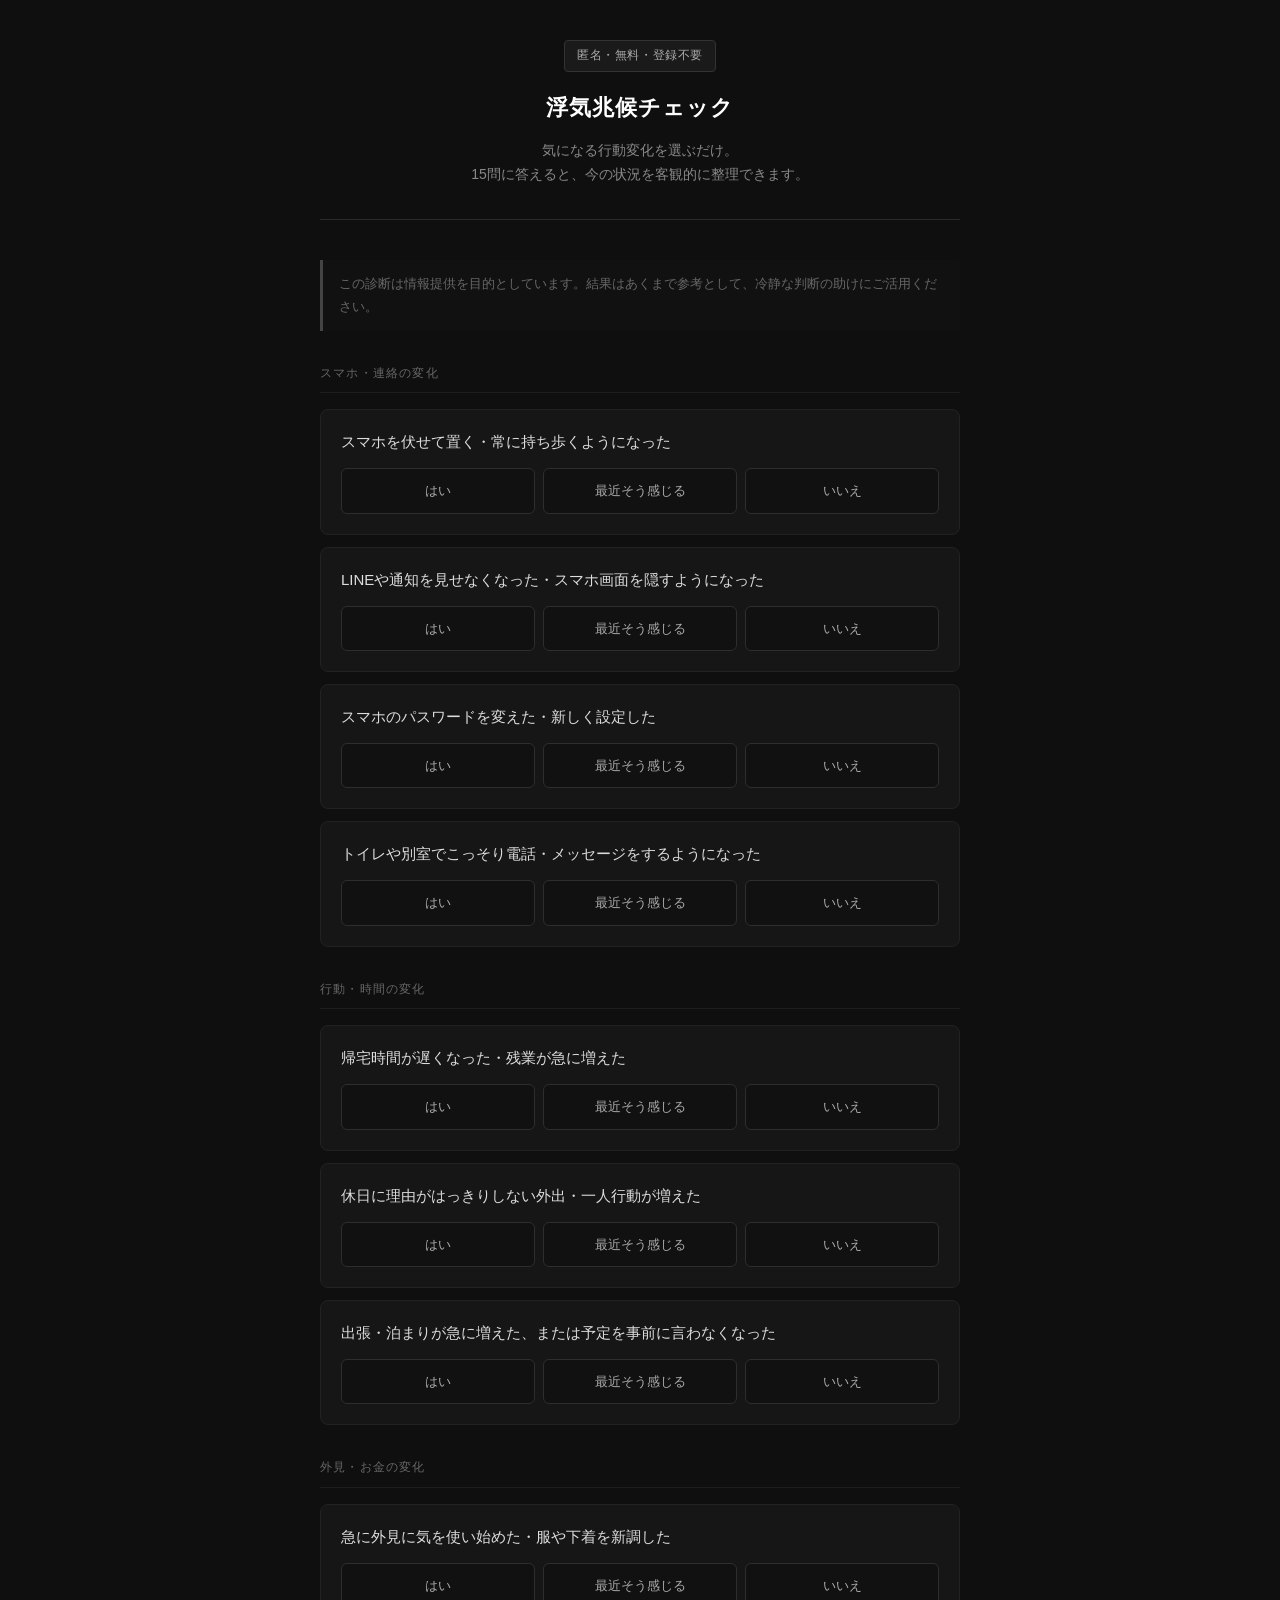
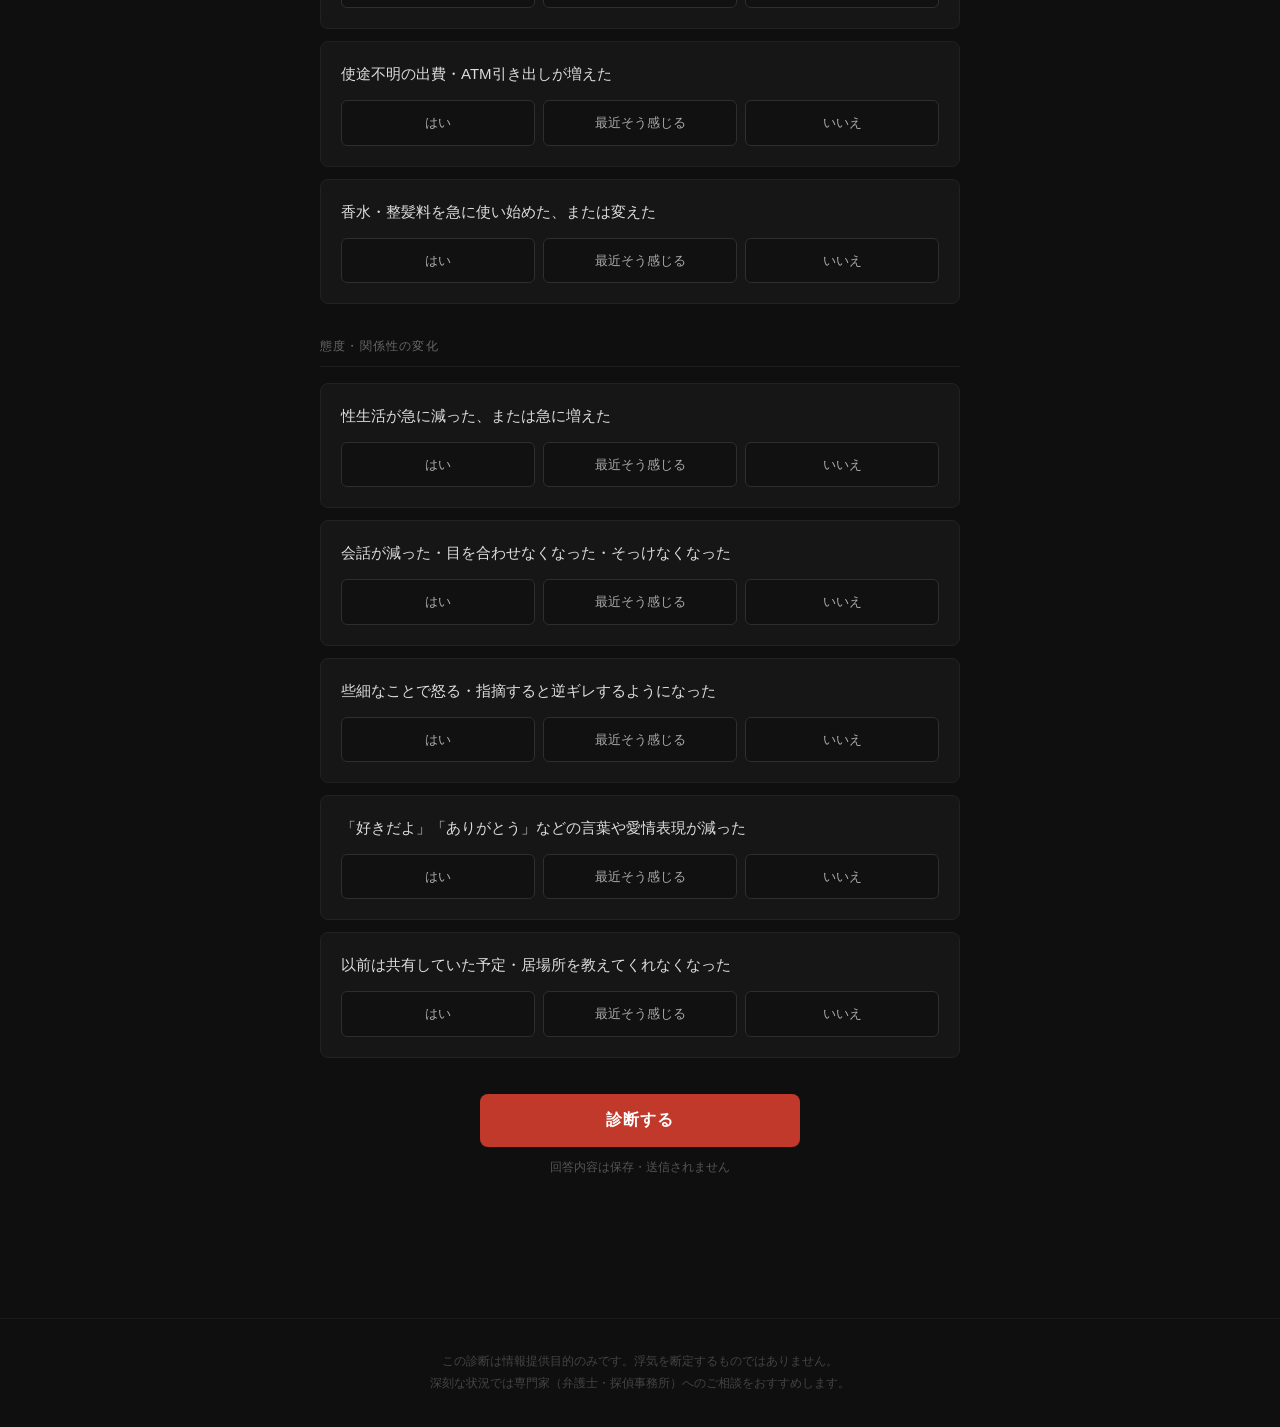
==== furin-check/index.html @ a9621cb7 "add furin-check" ====
<!DOCTYPE html>
<html lang="ja">
<head>
  <meta charset="UTF-8" />
  <meta name="viewport" content="width=device-width, initial-scale=1.0" />
  <title>浮気兆候チェック｜匿名・無料診断</title>
  <style>
    * { box-sizing: border-box; margin: 0; padding: 0; }

    body {
      background: #0f0f0f;
      color: #e8e8e8;
      font-family: 'Hiragino Kaku Gothic Pro', 'Meiryo', sans-serif;
      font-size: 16px;
      line-height: 1.8;
    }

    .container {
      max-width: 680px;
      margin: 0 auto;
      padding: 40px 20px 80px;
    }

    /* ヘッダー */
    .header {
      text-align: center;
      margin-bottom: 40px;
      padding-bottom: 32px;
      border-bottom: 1px solid #2a2a2a;
    }

    .header h1 {
      font-size: 22px;
      font-weight: 700;
      letter-spacing: 0.05em;
      margin-bottom: 12px;
      color: #ffffff;
    }

    .header p {
      font-size: 14px;
      color: #888;
      line-height: 1.7;
    }

    .badge {
      display: inline-block;
      background: #1a1a1a;
      border: 1px solid #333;
      border-radius: 4px;
      font-size: 12px;
      color: #aaa;
      padding: 4px 12px;
      margin-bottom: 16px;
      letter-spacing: 0.05em;
    }

    /* セクション */
    .section-title {
      font-size: 12px;
      letter-spacing: 0.1em;
      color: #666;
      text-transform: uppercase;
      margin: 32px 0 16px;
      padding-bottom: 8px;
      border-bottom: 1px solid #1e1e1e;
    }

    /* 質問カード */
    .question-card {
      background: #161616;
      border: 1px solid #222;
      border-radius: 8px;
      padding: 20px;
      margin-bottom: 12px;
    }

    .question-text {
      font-size: 15px;
      color: #ddd;
      margin-bottom: 14px;
      line-height: 1.6;
    }

    .options {
      display: flex;
      gap: 8px;
      flex-wrap: wrap;
    }

    .option-label {
      flex: 1;
      min-width: 80px;
      cursor: pointer;
    }

    .option-label input[type="radio"] {
      display: none;
    }

    .option-btn {
      display: block;
      text-align: center;
      padding: 10px 6px;
      border-radius: 6px;
      border: 1px solid #2e2e2e;
      background: #111;
      color: #aaa;
      font-size: 13px;
      transition: all 0.15s;
      cursor: pointer;
      user-select: none;
    }

    .option-label input[type="radio"]:checked + .option-btn {
      border-color: #c0392b;
      background: #1e0a09;
      color: #e74c3c;
      font-weight: 600;
    }

    .option-btn:hover {
      border-color: #444;
      color: #ccc;
    }

    /* 送信ボタン */
    .submit-wrap {
      margin-top: 36px;
      text-align: center;
    }

    .submit-btn {
      background: #c0392b;
      color: #fff;
      border: none;
      border-radius: 8px;
      padding: 16px 48px;
      font-size: 16px;
      font-weight: 700;
      letter-spacing: 0.05em;
      cursor: pointer;
      transition: background 0.2s;
      width: 100%;
      max-width: 320px;
    }

    .submit-btn:hover { background: #a93226; }

    .submit-note {
      font-size: 12px;
      color: #555;
      margin-top: 10px;
    }

    /* 結果エリア */
    #result {
      display: none;
      margin-top: 40px;
    }

    .result-header {
      text-align: center;
      padding: 32px 20px;
      background: #161616;
      border: 1px solid #2a2a2a;
      border-radius: 10px;
      margin-bottom: 24px;
    }

    .score-label {
      font-size: 12px;
      color: #888;
      letter-spacing: 0.1em;
      margin-bottom: 8px;
    }

    .score-number {
      font-size: 64px;
      font-weight: 700;
      line-height: 1;
      margin-bottom: 8px;
    }

    .score-number span {
      font-size: 20px;
      font-weight: 400;
      color: #888;
    }

    .score-title {
      font-size: 18px;
      font-weight: 700;
      margin-top: 16px;
    }

    /* スコア別カラー */
    .level-low .score-number { color: #27ae60; }
    .level-low .score-title { color: #27ae60; }
    .level-mid .score-number { color: #f39c12; }
    .level-mid .score-title { color: #f39c12; }
    .level-high .score-number { color: #e67e22; }
    .level-high .score-title { color: #e67e22; }
    .level-critical .score-number { color: #e74c3c; }
    .level-critical .score-title { color: #e74c3c; }

    /* 結果テキスト */
    .result-body {
      background: #161616;
      border: 1px solid #222;
      border-radius: 10px;
      padding: 24px;
      margin-bottom: 20px;
      font-size: 15px;
      color: #ccc;
      line-height: 1.9;
    }

    .result-body h3 {
      font-size: 13px;
      color: #888;
      letter-spacing: 0.08em;
      margin: 20px 0 10px;
    }

    .result-body ul {
      padding-left: 0;
      list-style: none;
    }

    .result-body ul li {
      padding: 6px 0 6px 16px;
      position: relative;
      color: #bbb;
      font-size: 14px;
      border-bottom: 1px solid #1e1e1e;
    }

    .result-body ul li::before {
      content: "▸";
      position: absolute;
      left: 0;
      color: #e74c3c;
    }

    /* 有料誘導 */
    .paid-teaser {
      background: #0d0d0d;
      border: 1px solid #c0392b;
      border-radius: 10px;
      padding: 24px;
      margin-top: 24px;
    }

    .paid-teaser h3 {
      font-size: 15px;
      font-weight: 700;
      color: #e74c3c;
      margin-bottom: 16px;
    }

    .paid-teaser ul {
      list-style: none;
      padding: 0;
      margin-bottom: 20px;
    }

    .paid-teaser ul li {
      font-size: 14px;
      color: #bbb;
      padding: 7px 0 7px 20px;
      position: relative;
      border-bottom: 1px solid #1a1a1a;
    }

    .paid-teaser ul li::before {
      content: "✓";
      position: absolute;
      left: 0;
      color: #e74c3c;
    }

    .paid-btn {
      display: block;
      text-align: center;
      background: #c0392b;
      color: #fff;
      text-decoration: none;
      border-radius: 8px;
      padding: 14px;
      font-size: 15px;
      font-weight: 700;
      letter-spacing: 0.03em;
      transition: background 0.2s;
    }

    .paid-btn:hover { background: #a93226; }

    .paid-price {
      font-size: 11px;
      color: #666;
      text-align: center;
      margin-top: 10px;
    }

    /* リセット */
    .reset-btn {
      display: block;
      text-align: center;
      margin-top: 24px;
      color: #555;
      font-size: 13px;
      cursor: pointer;
      background: none;
      border: none;
      text-decoration: underline;
    }

    .reset-btn:hover { color: #888; }

    /* フッター */
    footer {
      text-align: center;
      padding: 32px 20px;
      font-size: 12px;
      color: #444;
      border-top: 1px solid #1a1a1a;
      margin-top: 60px;
    }

    .warning-box {
      background: #111;
      border-left: 3px solid #444;
      padding: 12px 16px;
      font-size: 13px;
      color: #666;
      margin-bottom: 32px;
      border-radius: 0 4px 4px 0;
    }
  </style>
</head>
<body>
<div class="container">

  <div class="header">
    <div class="badge">匿名・無料・登録不要</div>
    <h1>浮気兆候チェック</h1>
    <p>気になる行動変化を選ぶだけ。<br>15問に答えると、今の状況を客観的に整理できます。</p>
  </div>

  <div class="warning-box">
    この診断は情報提供を目的としています。結果はあくまで参考として、冷静な判断の助けにご活用ください。
  </div>

  <form id="check-form">

    <div class="section-title">スマホ・連絡の変化</div>

    <div class="question-card">
      <div class="question-text">スマホを伏せて置く・常に持ち歩くようになった</div>
      <div class="options">
        <label class="option-label"><input type="radio" name="q1" value="10" required><span class="option-btn">はい</span></label>
        <label class="option-label"><input type="radio" name="q1" value="5"><span class="option-btn">最近そう感じる</span></label>
        <label class="option-label"><input type="radio" name="q1" value="0"><span class="option-btn">いいえ</span></label>
      </div>
    </div>

    <div class="question-card">
      <div class="question-text">LINEや通知を見せなくなった・スマホ画面を隠すようになった</div>
      <div class="options">
        <label class="option-label"><input type="radio" name="q2" value="10" required><span class="option-btn">はい</span></label>
        <label class="option-label"><input type="radio" name="q2" value="5"><span class="option-btn">最近そう感じる</span></label>
        <label class="option-label"><input type="radio" name="q2" value="0"><span class="option-btn">いいえ</span></label>
      </div>
    </div>

    <div class="question-card">
      <div class="question-text">スマホのパスワードを変えた・新しく設定した</div>
      <div class="options">
        <label class="option-label"><input type="radio" name="q3" value="8" required><span class="option-btn">はい</span></label>
        <label class="option-label"><input type="radio" name="q3" value="4"><span class="option-btn">最近そう感じる</span></label>
        <label class="option-label"><input type="radio" name="q3" value="0"><span class="option-btn">いいえ</span></label>
      </div>
    </div>

    <div class="question-card">
      <div class="question-text">トイレや別室でこっそり電話・メッセージをするようになった</div>
      <div class="options">
        <label class="option-label"><input type="radio" name="q4" value="8" required><span class="option-btn">はい</span></label>
        <label class="option-label"><input type="radio" name="q4" value="4"><span class="option-btn">最近そう感じる</span></label>
        <label class="option-label"><input type="radio" name="q4" value="0"><span class="option-btn">いいえ</span></label>
      </div>
    </div>

    <div class="section-title">行動・時間の変化</div>

    <div class="question-card">
      <div class="question-text">帰宅時間が遅くなった・残業が急に増えた</div>
      <div class="options">
        <label class="option-label"><input type="radio" name="q5" value="8" required><span class="option-btn">はい</span></label>
        <label class="option-label"><input type="radio" name="q5" value="4"><span class="option-btn">最近そう感じる</span></label>
        <label class="option-label"><input type="radio" name="q5" value="0"><span class="option-btn">いいえ</span></label>
      </div>
    </div>

    <div class="question-card">
      <div class="question-text">休日に理由がはっきりしない外出・一人行動が増えた</div>
      <div class="options">
        <label class="option-label"><input type="radio" name="q6" value="10" required><span class="option-btn">はい</span></label>
        <label class="option-label"><input type="radio" name="q6" value="5"><span class="option-btn">最近そう感じる</span></label>
        <label class="option-label"><input type="radio" name="q6" value="0"><span class="option-btn">いいえ</span></label>
      </div>
    </div>

    <div class="question-card">
      <div class="question-text">出張・泊まりが急に増えた、または予定を事前に言わなくなった</div>
      <div class="options">
        <label class="option-label"><input type="radio" name="q7" value="8" required><span class="option-btn">はい</span></label>
        <label class="option-label"><input type="radio" name="q7" value="4"><span class="option-btn">最近そう感じる</span></label>
        <label class="option-label"><input type="radio" name="q7" value="0"><span class="option-btn">いいえ</span></label>
      </div>
    </div>

    <div class="section-title">外見・お金の変化</div>

    <div class="question-card">
      <div class="question-text">急に外見に気を使い始めた・服や下着を新調した</div>
      <div class="options">
        <label class="option-label"><input type="radio" name="q8" value="6" required><span class="option-btn">はい</span></label>
        <label class="option-label"><input type="radio" name="q8" value="3"><span class="option-btn">最近そう感じる</span></label>
        <label class="option-label"><input type="radio" name="q8" value="0"><span class="option-btn">いいえ</span></label>
      </div>
    </div>

    <div class="question-card">
      <div class="question-text">使途不明の出費・ATM引き出しが増えた</div>
      <div class="options">
        <label class="option-label"><input type="radio" name="q9" value="6" required><span class="option-btn">はい</span></label>
        <label class="option-label"><input type="radio" name="q9" value="3"><span class="option-btn">最近そう感じる</span></label>
        <label class="option-label"><input type="radio" name="q9" value="0"><span class="option-btn">いいえ</span></label>
      </div>
    </div>

    <div class="question-card">
      <div class="question-text">香水・整髪料を急に使い始めた、または変えた</div>
      <div class="options">
        <label class="option-label"><input type="radio" name="q10" value="5" required><span class="option-btn">はい</span></label>
        <label class="option-label"><input type="radio" name="q10" value="2"><span class="option-btn">最近そう感じる</span></label>
        <label class="option-label"><input type="radio" name="q10" value="0"><span class="option-btn">いいえ</span></label>
      </div>
    </div>

    <div class="section-title">態度・関係性の変化</div>

    <div class="question-card">
      <div class="question-text">性生活が急に減った、または急に増えた</div>
      <div class="options">
        <label class="option-label"><input type="radio" name="q11" value="6" required><span class="option-btn">はい</span></label>
        <label class="option-label"><input type="radio" name="q11" value="3"><span class="option-btn">最近そう感じる</span></label>
        <label class="option-label"><input type="radio" name="q11" value="0"><span class="option-btn">いいえ</span></label>
      </div>
    </div>

    <div class="question-card">
      <div class="question-text">会話が減った・目を合わせなくなった・そっけなくなった</div>
      <div class="options">
        <label class="option-label"><input type="radio" name="q12" value="4" required><span class="option-btn">はい</span></label>
        <label class="option-label"><input type="radio" name="q12" value="2"><span class="option-btn">最近そう感じる</span></label>
        <label class="option-label"><input type="radio" name="q12" value="0"><span class="option-btn">いいえ</span></label>
      </div>
    </div>

    <div class="question-card">
      <div class="question-text">些細なことで怒る・指摘すると逆ギレするようになった</div>
      <div class="options">
        <label class="option-label"><input type="radio" name="q13" value="5" required><span class="option-btn">はい</span></label>
        <label class="option-label"><input type="radio" name="q13" value="2"><span class="option-btn">最近そう感じる</span></label>
        <label class="option-label"><input type="radio" name="q13" value="0"><span class="option-btn">いいえ</span></label>
      </div>
    </div>

    <div class="question-card">
      <div class="question-text">「好きだよ」「ありがとう」などの言葉や愛情表現が減った</div>
      <div class="options">
        <label class="option-label"><input type="radio" name="q14" value="4" required><span class="option-btn">はい</span></label>
        <label class="option-label"><input type="radio" name="q14" value="2"><span class="option-btn">最近そう感じる</span></label>
        <label class="option-label"><input type="radio" name="q14" value="0"><span class="option-btn">いいえ</span></label>
      </div>
    </div>

    <div class="question-card">
      <div class="question-text">以前は共有していた予定・居場所を教えてくれなくなった</div>
      <div class="options">
        <label class="option-label"><input type="radio" name="q15" value="6" required><span class="option-btn">はい</span></label>
        <label class="option-label"><input type="radio" name="q15" value="3"><span class="option-btn">最近そう感じる</span></label>
        <label class="option-label"><input type="radio" name="q15" value="0"><span class="option-btn">いいえ</span></label>
      </div>
    </div>

    <div class="submit-wrap">
      <button type="submit" class="submit-btn">診断する</button>
      <p class="submit-note">回答内容は保存・送信されません</p>
    </div>

  </form>

  <!-- 結果エリア -->
  <div id="result">
    <div class="result-header" id="result-header">
      <div class="score-label">SUSPICION SCORE</div>
      <div class="score-number" id="score-display">0<span>点</span></div>
      <div class="score-title" id="score-title"></div>
    </div>

    <div class="result-body" id="result-body"></div>

    <div class="paid-teaser" id="paid-section">
      <h3>▼ 詳細レポートで確認できること</h3>
      <ul>
        <li>今回の回答で特に気になった兆候の詳細解説</li>
        <li>違法にならない証拠の集め方リスト</li>
        <li>さりげなく事実確認する方法（相手に気づかれずに）</li>
        <li>問いただすときの具体的なセリフ例</li>
        <li>探偵に頼むべきタイミングと費用相場</li>
        <li>慰謝料・離婚を見据えた準備の始め方</li>
      </ul>
      <a href="#" class="paid-btn">詳細レポートを見る（980円）</a>
      <p class="paid-price">※ noteにて販売。購入後すぐに読めます。</p>
    </div>

    <button class="reset-btn" onclick="resetForm()">最初からやり直す</button>
  </div>

</div>

<footer>
  この診断は情報提供目的のみです。浮気を断定するものではありません。<br>
  深刻な状況では専門家（弁護士・探偵事務所）へのご相談をおすすめします。
</footer>

<script>
  const MAX_RAW = 104;

  const levels = [
    {
      min: 0, max: 30,
      cls: 'level-low',
      title: '今すぐ心配しなくていいかもしれません',
      body: `
        <p>今回の回答からは、浮気を強く示す兆候は見当たりませんでした。</p>
        <p>ただ、診断を受けるほど不安を感じているのは事実です。その感覚を大切にしつつ、今は冷静に状況を見守ることをおすすめします。</p>

        <h3>考えられる別の原因</h3>
        <ul>
          <li>仕事・プロジェクトのプレッシャーによるストレス</li>
          <li>体調不良や精神的な疲れ</li>
          <li>関係のマンネリ（慣れによるすれ違い）</li>
          <li>あなた自身の不安が行動を過剰に読み取っている可能性</li>
        </ul>

        <h3>今できること（無料）</h3>
        <ul>
          <li>「最近どう？」という軽い会話から歩み寄ってみる</li>
          <li>自分が何に対して不安を感じているかを紙に書き出してみる</li>
          <li>問い詰めるより、一緒に過ごす時間を増やすことを試みる</li>
        </ul>
      `
    },
    {
      min: 31, max: 60,
      cls: 'level-mid',
      title: 'いくつか注意すべき兆候があります',
      body: `
        <p>すべての変化が浮気を意味するわけではありませんが、複数の行動変化が重なっているのは事実です。</p>
        <p>感情的に動く前に、まず状況を冷静に整理することが重要です。</p>

        <h3>今すぐできる確認（無料範囲）</h3>
        <ul>
          <li>相手のSNSのフォロー・フォロワーに見知らぬ異性が増えていないか確認する</li>
          <li>帰宅時間や外出頻度の変化に、具体的なパターンがないか記録する</li>
          <li>クレジットカードの明細に見覚えのない店名・金額がないか確認する</li>
        </ul>

        <h3>やってはいけないこと</h3>
        <ul>
          <li>確証もなく「浮気してるんでしょ」と問い詰める（関係が悪化するだけ）</li>
          <li>相手のスマホを無断で解除・覗こうとする（プライバシー侵害になる場合あり）</li>
          <li>一人で抱え込んで感情的に消耗し続ける</li>
        </ul>

        <p style="margin-top:16px; color:#888; font-size:14px;">
          証拠の集め方・話し合いの進め方は詳細レポートで確認できます。
        </p>
      `
    },
    {
      min: 61, max: 80,
      cls: 'level-high',
      title: '複数の強い兆候が重なっています',
      body: `
        <p>今回の回答には、浮気の可能性を示す行動変化が複数含まれていました。</p>
        <p>感情的になるのは当然ですが、今は冷静に「事実を確認すること」が最優先です。動き方を間違えると、後の法的手続きに不利になる可能性があります。</p>

        <h3>今すぐすべきこと</h3>
        <ul>
          <li>気になった変化を日付・内容とともにメモに記録し始める</li>
          <li>感情的な言動を相手に見せないようにする（警戒される）</li>
          <li>信頼できる人間に状況を話しておく（証人として重要な場合がある）</li>
        </ul>

        <h3>やってはいけないこと</h3>
        <ul>
          <li>感情的に問い詰めて証拠隠滅のきっかけを与える</li>
          <li>GPSトラッカーの無断設置・スマホの無断解錠（違法になる可能性）</li>
          <li>SNSで状況を投稿・拡散する</li>
        </ul>

        <p style="margin-top:16px; color:#888; font-size:14px;">
          法的に有効な証拠の集め方・探偵依頼の判断基準は詳細レポートに記載しています。
        </p>
      `
    },
    {
      min: 81, max: 100,
      cls: 'level-critical',
      title: '深刻な可能性を否定できません',
      body: `
        <p>これだけ多くの行動変化が重なっている状況は、軽く見ることができません。</p>
        <p>今あなたが感じている「おかしい」という感覚は、おそらく正しいです。ただし、感情のまま動くと状況が悪化します。今必要なのは「証拠を確保すること」と「選択肢を把握すること」の2つです。</p>

        <h3>今すぐすべきこと</h3>
        <ul>
          <li>すべての変化を日時・場所・状況つきで記録し始める（証拠の土台になる）</li>
          <li>共有の財産・口座の状況を把握しておく</li>
          <li>冷静な状態を保ち、相手に気づかれないよう日常通りに過ごす</li>
        </ul>

        <h3>知っておくべきこと</h3>
        <ul>
          <li>慰謝料請求には「不貞行為の証拠」が必要（感情論だけでは動かない）</li>
          <li>無断でのGPS・録音は違法になるケースがある</li>
          <li>探偵の調査費用は5〜30万円が目安。証拠の証明力は高い</li>
        </ul>

        <p style="margin-top:16px; color:#888; font-size:14px;">
          法的に有効な証拠収集の手順・弁護士・探偵に相談すべきタイミングは詳細レポートで確認できます。
        </p>
      `
    }
  ];

  document.getElementById('check-form').addEventListener('submit', function(e) {
    e.preventDefault();

    // スコア集計
    let raw = 0;
    for (let i = 1; i <= 15; i++) {
      const selected = document.querySelector(`input[name="q${i}"]:checked`);
      if (selected) raw += parseInt(selected.value);
    }

    // 100点満点に換算
    const score = Math.round((raw / MAX_RAW) * 100);

    // レベル判定
    const level = levels.find(l => score >= l.min && score <= l.max) || levels[levels.length - 1];

    // 結果表示
    const resultEl = document.getElementById('result');
    const headerEl = document.getElementById('result-header');
    const scoreEl = document.getElementById('score-display');
    const titleEl = document.getElementById('score-title');
    const bodyEl = document.getElementById('result-body');

    headerEl.className = 'result-header ' + level.cls;
    scoreEl.innerHTML = score + '<span>点</span>';
    titleEl.textContent = level.title;
    bodyEl.innerHTML = level.body;

    // 低スコアは有料セクションを非表示
    const paidEl = document.getElementById('paid-section');
    paidEl.style.display = score <= 30 ? 'none' : 'block';

    // フォームを隠して結果を表示
    document.getElementById('check-form').style.display = 'none';
    resultEl.style.display = 'block';
    resultEl.scrollIntoView({ behavior: 'smooth' });
  });

  function resetForm() {
    document.getElementById('check-form').reset();
    document.getElementById('check-form').style.display = 'block';
    document.getElementById('result').style.display = 'none';
    window.scrollTo({ top: 0, behavior: 'smooth' });
  }
</script>
</body>
</html>
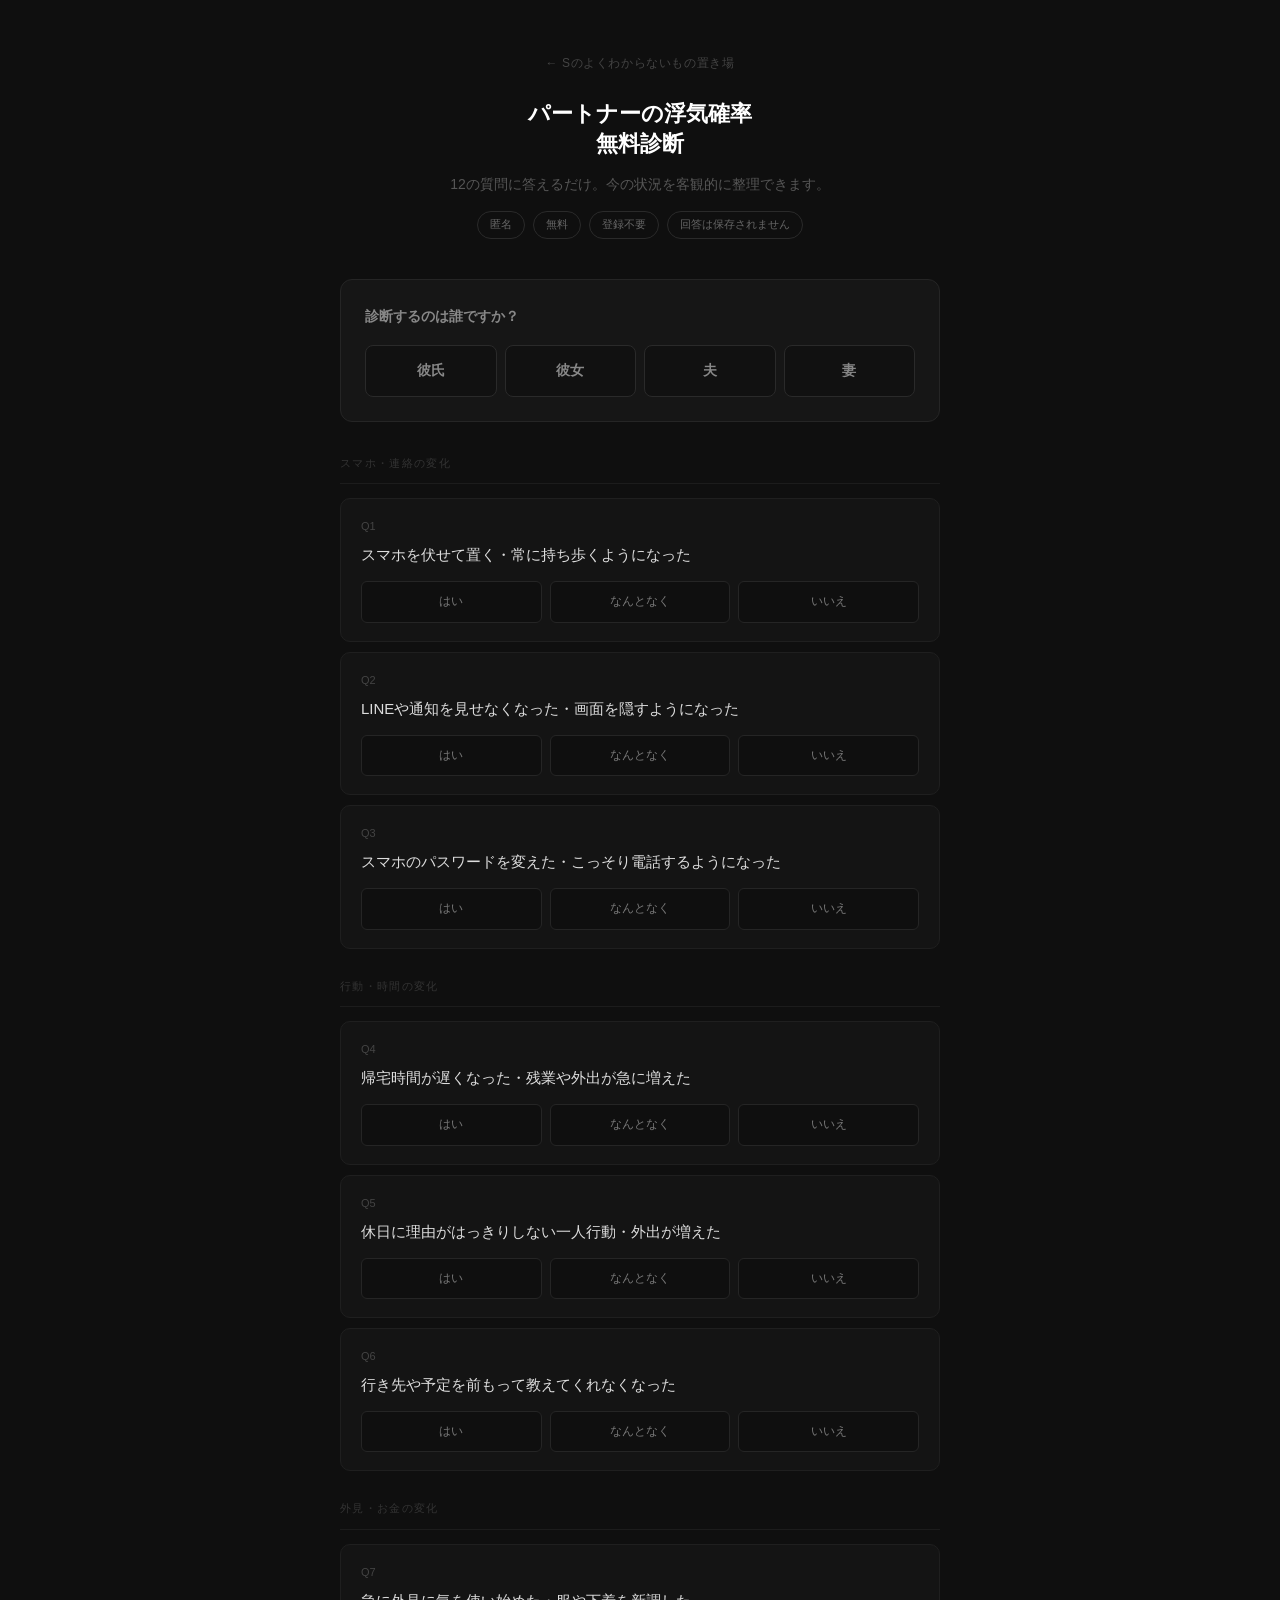
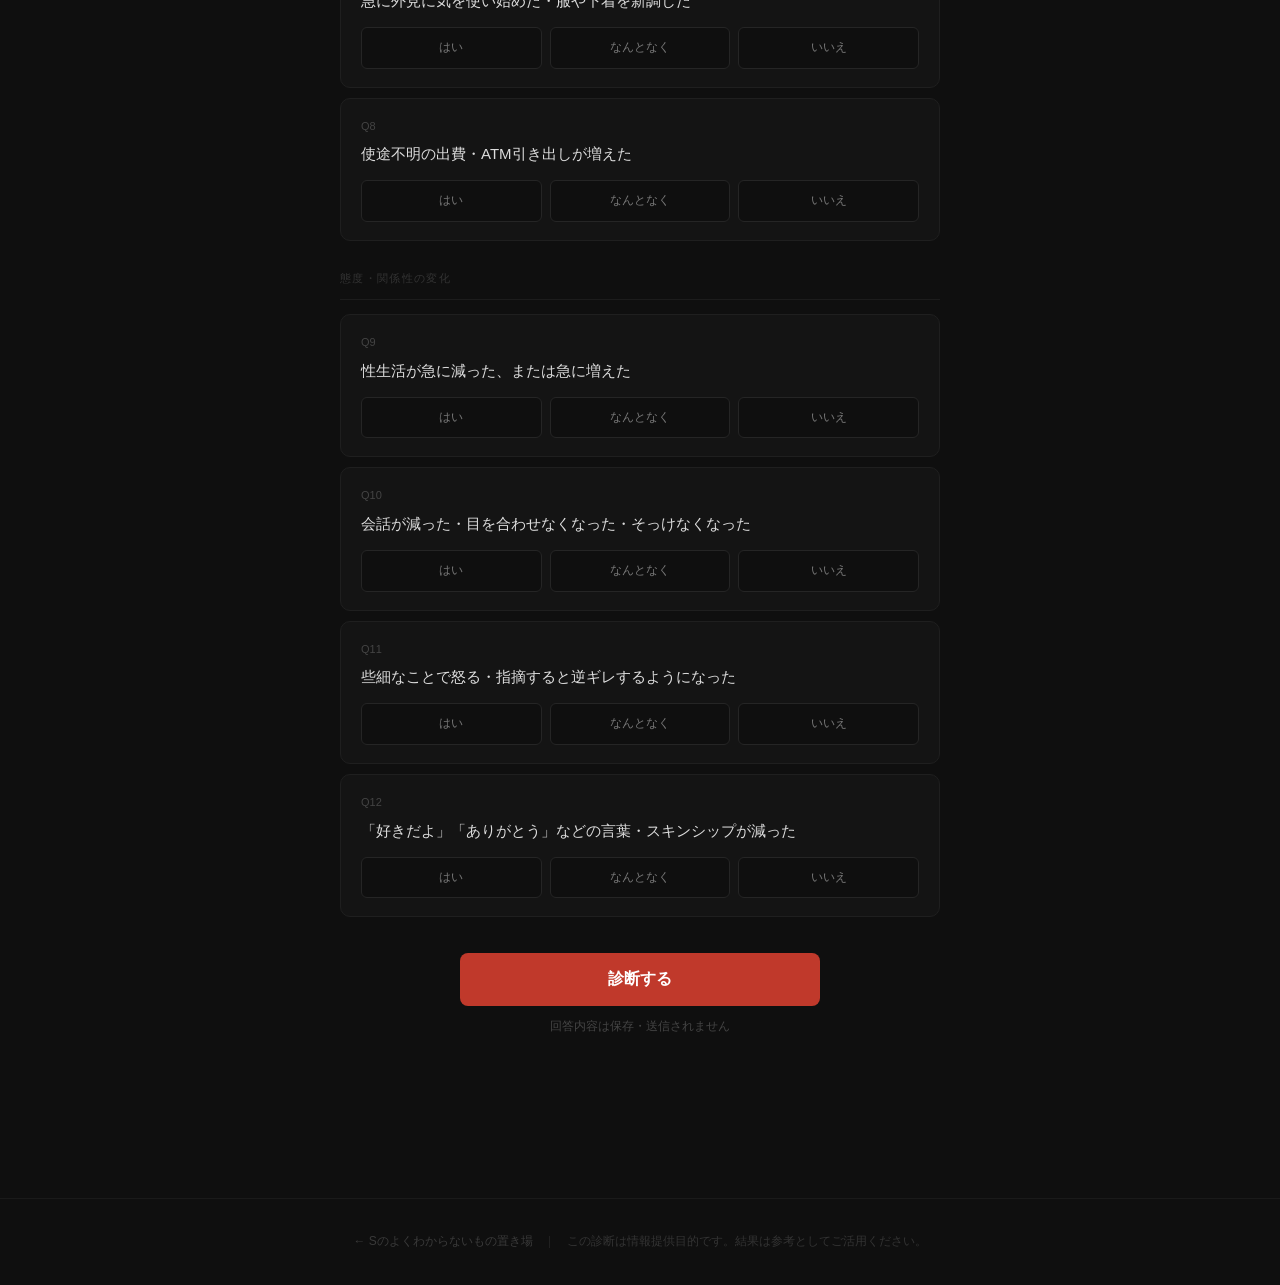
==== commit 070ba87b: "redesign furin-check: partner select, % display, X share button" ====
--- a/furin-check/index.html
+++ b/furin-check/index.html
@@ -3,282 +3,310 @@
 <head>
   <meta charset="UTF-8" />
   <meta name="viewport" content="width=device-width, initial-scale=1.0" />
-  <title>浮気兆候チェック｜匿名・無料診断</title>
+  <title>浮気診断｜彼氏・彼女・旦那・奥さんが浮気している確率を無料チェック</title>
+  <meta name="description" content="12の質問に答えるだけで、パートナーが浮気している確率を診断。彼氏・彼女・旦那・奥さん、すべての関係に対応。匿名・無料・登録不要。" />
+  <meta property="og:title" content="浮気診断｜パートナーの浮気確率を無料チェック" />
+  <meta property="og:description" content="12の質問に答えるだけ。彼氏・彼女・旦那・奥さん、すべての関係に対応。匿名・無料。" />
+  <meta property="og:type" content="website" />
+  <meta name="twitter:card" content="summary" />
+  <meta name="twitter:title" content="浮気診断｜パートナーの浮気確率を無料チェック" />
+  <meta name="twitter:description" content="12の質問に答えるだけ。彼氏・彼女・旦那・奥さん、すべての関係に対応。匿名・無料。" />
   <style>
     * { box-sizing: border-box; margin: 0; padding: 0; }
 
     body {
       background: #0f0f0f;
-      color: #e8e8e8;
+      color: #d8d8d8;
       font-family: 'Hiragino Kaku Gothic Pro', 'Meiryo', sans-serif;
       font-size: 16px;
       line-height: 1.8;
     }
 
     .container {
-      max-width: 680px;
+      max-width: 640px;
       margin: 0 auto;
-      padding: 40px 20px 80px;
-    }
-
-    /* ヘッダー */
-    .header {
+      padding: 48px 20px 100px;
+    }
+
+    header {
       text-align: center;
       margin-bottom: 40px;
-      padding-bottom: 32px;
-      border-bottom: 1px solid #2a2a2a;
-    }
-
-    .header h1 {
+    }
+
+    .site-back {
+      display: inline-block;
+      font-size: 12px;
+      color: #444;
+      text-decoration: none;
+      margin-bottom: 24px;
+      letter-spacing: 0.05em;
+    }
+    .site-back:hover { color: #777; }
+
+    header h1 {
       font-size: 22px;
       font-weight: 700;
-      letter-spacing: 0.05em;
+      color: #fff;
+      line-height: 1.4;
       margin-bottom: 12px;
-      color: #ffffff;
-    }
-
-    .header p {
+    }
+
+    header p { font-size: 14px; color: #555; }
+
+    .badge-row {
+      display: flex;
+      justify-content: center;
+      gap: 8px;
+      margin-top: 14px;
+      flex-wrap: wrap;
+    }
+
+    .badge {
+      font-size: 11px;
+      color: #666;
+      border: 1px solid #2a2a2a;
+      border-radius: 20px;
+      padding: 3px 12px;
+    }
+
+    .partner-select {
+      background: #161616;
+      border: 1px solid #252525;
+      border-radius: 12px;
+      padding: 24px;
+      margin-bottom: 32px;
+    }
+
+    .partner-select h2 {
       font-size: 14px;
       color: #888;
-      line-height: 1.7;
-    }
-
-    .badge {
-      display: inline-block;
-      background: #1a1a1a;
-      border: 1px solid #333;
-      border-radius: 4px;
-      font-size: 12px;
-      color: #aaa;
-      padding: 4px 12px;
       margin-bottom: 16px;
-      letter-spacing: 0.05em;
-    }
-
-    /* セクション */
-    .section-title {
-      font-size: 12px;
-      letter-spacing: 0.1em;
-      color: #666;
-      text-transform: uppercase;
-      margin: 32px 0 16px;
-      padding-bottom: 8px;
-      border-bottom: 1px solid #1e1e1e;
-    }
-
-    /* 質問カード */
-    .question-card {
-      background: #161616;
-      border: 1px solid #222;
-      border-radius: 8px;
-      padding: 20px;
-      margin-bottom: 12px;
-    }
-
-    .question-text {
-      font-size: 15px;
-      color: #ddd;
-      margin-bottom: 14px;
-      line-height: 1.6;
-    }
-
-    .options {
-      display: flex;
+    }
+
+    .partner-grid {
+      display: grid;
+      grid-template-columns: repeat(4, 1fr);
       gap: 8px;
-      flex-wrap: wrap;
-    }
-
-    .option-label {
-      flex: 1;
-      min-width: 80px;
-      cursor: pointer;
-    }
-
-    .option-label input[type="radio"] {
-      display: none;
-    }
-
-    .option-btn {
+    }
+
+    .partner-label { cursor: pointer; }
+    .partner-label input[type="radio"] { display: none; }
+
+    .partner-btn {
       display: block;
       text-align: center;
-      padding: 10px 6px;
-      border-radius: 6px;
-      border: 1px solid #2e2e2e;
+      padding: 12px 6px;
+      border-radius: 8px;
+      border: 1px solid #2a2a2a;
       background: #111;
-      color: #aaa;
-      font-size: 13px;
+      color: #888;
+      font-size: 14px;
+      font-weight: 600;
       transition: all 0.15s;
       cursor: pointer;
-      user-select: none;
-    }
-
-    .option-label input[type="radio"]:checked + .option-btn {
+    }
+
+    .partner-label input[type="radio"]:checked + .partner-btn {
+      border-color: #e74c3c;
+      background: #1e0808;
+      color: #e74c3c;
+    }
+
+    .partner-btn:hover { border-color: #3a3a3a; color: #bbb; }
+
+    .section-label {
+      font-size: 11px;
+      letter-spacing: 0.12em;
+      color: #333;
+      text-transform: uppercase;
+      padding-bottom: 10px;
+      border-bottom: 1px solid #1c1c1c;
+      margin: 28px 0 14px;
+    }
+
+    .q-card {
+      background: #141414;
+      border: 1px solid #1f1f1f;
+      border-radius: 10px;
+      padding: 18px 20px;
+      margin-bottom: 10px;
+    }
+
+    .q-num { font-size: 11px; color: #444; margin-bottom: 6px; }
+    .q-text { font-size: 15px; color: #ddd; margin-bottom: 14px; line-height: 1.6; }
+
+    .q-options { display: flex; gap: 8px; }
+    .q-label { flex: 1; cursor: pointer; }
+    .q-label input[type="radio"] { display: none; }
+
+    .q-btn {
+      display: block;
+      text-align: center;
+      padding: 9px 4px;
+      border-radius: 6px;
+      border: 1px solid #252525;
+      background: #0f0f0f;
+      color: #777;
+      font-size: 12px;
+      transition: all 0.15s;
+      cursor: pointer;
+    }
+
+    .q-label input[type="radio"]:checked + .q-btn {
       border-color: #c0392b;
-      background: #1e0a09;
+      background: #1e0808;
       color: #e74c3c;
       font-weight: 600;
     }
 
-    .option-btn:hover {
-      border-color: #444;
-      color: #ccc;
-    }
-
-    /* 送信ボタン */
-    .submit-wrap {
-      margin-top: 36px;
-      text-align: center;
-    }
+    .q-btn:hover { border-color: #333; color: #bbb; }
+
+    .submit-wrap { margin-top: 36px; text-align: center; }
 
     .submit-btn {
       background: #c0392b;
       color: #fff;
       border: none;
       border-radius: 8px;
-      padding: 16px 48px;
+      padding: 16px 0;
       font-size: 16px;
       font-weight: 700;
-      letter-spacing: 0.05em;
       cursor: pointer;
+      width: 100%;
+      max-width: 360px;
       transition: background 0.2s;
-      width: 100%;
-      max-width: 320px;
     }
 
     .submit-btn:hover { background: #a93226; }
-
-    .submit-note {
-      font-size: 12px;
-      color: #555;
-      margin-top: 10px;
-    }
-
-    /* 結果エリア */
-    #result {
-      display: none;
-      margin-top: 40px;
-    }
-
-    .result-header {
+    .submit-note { font-size: 12px; color: #444; margin-top: 10px; }
+
+    #result { display: none; margin-top: 40px; }
+
+    .result-hero {
       text-align: center;
-      padding: 32px 20px;
-      background: #161616;
-      border: 1px solid #2a2a2a;
-      border-radius: 10px;
-      margin-bottom: 24px;
-    }
-
-    .score-label {
-      font-size: 12px;
-      color: #888;
-      letter-spacing: 0.1em;
-      margin-bottom: 8px;
-    }
-
-    .score-number {
-      font-size: 64px;
+      padding: 40px 24px 32px;
+      background: #141414;
+      border: 1px solid #222;
+      border-radius: 12px;
+      margin-bottom: 20px;
+    }
+
+    .result-partner-label { font-size: 13px; color: #666; margin-bottom: 6px; }
+
+    .result-percent {
+      font-size: 80px;
       font-weight: 700;
       line-height: 1;
-      margin-bottom: 8px;
-    }
-
-    .score-number span {
-      font-size: 20px;
-      font-weight: 400;
-      color: #888;
-    }
-
-    .score-title {
+      margin-bottom: 4px;
+    }
+
+    .result-percent span { font-size: 28px; font-weight: 400; }
+
+    .result-title {
       font-size: 18px;
       font-weight: 700;
       margin-top: 16px;
-    }
-
-    /* スコア別カラー */
-    .level-low .score-number { color: #27ae60; }
-    .level-low .score-title { color: #27ae60; }
-    .level-mid .score-number { color: #f39c12; }
-    .level-mid .score-title { color: #f39c12; }
-    .level-high .score-number { color: #e67e22; }
-    .level-high .score-title { color: #e67e22; }
-    .level-critical .score-number { color: #e74c3c; }
-    .level-critical .score-title { color: #e74c3c; }
-
-    /* 結果テキスト */
+      line-height: 1.5;
+    }
+
+    .level-safe .result-percent { color: #2ecc71; }
+    .level-safe .result-title { color: #2ecc71; }
+    .level-gray .result-percent { color: #95a5a6; }
+    .level-gray .result-title { color: #95a5a6; }
+    .level-warn .result-percent { color: #f39c12; }
+    .level-warn .result-title { color: #f39c12; }
+    .level-danger .result-percent { color: #e67e22; }
+    .level-danger .result-title { color: #e67e22; }
+    .level-critical .result-percent { color: #e74c3c; }
+    .level-critical .result-title { color: #e74c3c; }
+
     .result-body {
-      background: #161616;
-      border: 1px solid #222;
+      background: #141414;
+      border: 1px solid #1f1f1f;
       border-radius: 10px;
       padding: 24px;
-      margin-bottom: 20px;
+      margin-bottom: 16px;
       font-size: 15px;
-      color: #ccc;
+      color: #bbb;
       line-height: 1.9;
     }
 
+    .result-body p + p { margin-top: 14px; }
+
     .result-body h3 {
-      font-size: 13px;
-      color: #888;
-      letter-spacing: 0.08em;
+      font-size: 12px;
+      color: #555;
+      letter-spacing: 0.1em;
       margin: 20px 0 10px;
-    }
-
-    .result-body ul {
-      padding-left: 0;
-      list-style: none;
-    }
+      text-transform: uppercase;
+    }
+
+    .result-body ul { list-style: none; padding: 0; }
 
     .result-body ul li {
-      padding: 6px 0 6px 16px;
+      padding: 7px 0 7px 16px;
       position: relative;
-      color: #bbb;
+      color: #aaa;
       font-size: 14px;
-      border-bottom: 1px solid #1e1e1e;
+      border-bottom: 1px solid #1a1a1a;
     }
 
     .result-body ul li::before {
       content: "▸";
       position: absolute;
       left: 0;
-      color: #e74c3c;
-    }
-
-    /* 有料誘導 */
+      color: #c0392b;
+    }
+
+    .share-section { margin-bottom: 16px; }
+    .share-label { font-size: 12px; color: #444; margin-bottom: 10px; text-align: center; }
+
+    .share-btn {
+      display: flex;
+      align-items: center;
+      justify-content: center;
+      gap: 8px;
+      width: 100%;
+      padding: 14px;
+      border-radius: 8px;
+      background: #1a1a1a;
+      color: #e8e8e8;
+      font-size: 14px;
+      font-weight: 600;
+      cursor: pointer;
+      text-decoration: none;
+      transition: background 0.15s;
+      border: 1px solid #2a2a2a;
+    }
+
+    .share-btn:hover { background: #222; }
+
     .paid-teaser {
       background: #0d0d0d;
-      border: 1px solid #c0392b;
+      border: 1px solid #2a1515;
       border-radius: 10px;
       padding: 24px;
-      margin-top: 24px;
+      margin-bottom: 16px;
     }
 
     .paid-teaser h3 {
-      font-size: 15px;
+      font-size: 14px;
       font-weight: 700;
       color: #e74c3c;
-      margin-bottom: 16px;
-    }
-
-    .paid-teaser ul {
-      list-style: none;
-      padding: 0;
-      margin-bottom: 20px;
-    }
+      margin-bottom: 14px;
+    }
+
+    .paid-teaser ul { list-style: none; padding: 0; margin-bottom: 20px; }
 
     .paid-teaser ul li {
-      font-size: 14px;
-      color: #bbb;
-      padding: 7px 0 7px 20px;
+      font-size: 13px;
+      color: #999;
+      padding: 6px 0 6px 18px;
       position: relative;
-      border-bottom: 1px solid #1a1a1a;
-    }
-
-    .paid-teaser ul li::before {
-      content: "✓";
-      position: absolute;
-      left: 0;
-      color: #e74c3c;
-    }
+      border-bottom: 1px solid #181818;
+    }
+
+    .paid-teaser ul li::before { content: "✓"; position: absolute; left: 0; color: #c0392b; }
 
     .paid-btn {
       display: block;
@@ -290,210 +318,208 @@
       padding: 14px;
       font-size: 15px;
       font-weight: 700;
-      letter-spacing: 0.03em;
       transition: background 0.2s;
     }
 
     .paid-btn:hover { background: #a93226; }
-
-    .paid-price {
-      font-size: 11px;
-      color: #666;
-      text-align: center;
-      margin-top: 10px;
-    }
-
-    /* リセット */
+    .paid-price { font-size: 11px; color: #555; text-align: center; margin-top: 8px; }
+
     .reset-btn {
       display: block;
       text-align: center;
-      margin-top: 24px;
-      color: #555;
+      margin-top: 20px;
+      color: #444;
       font-size: 13px;
       cursor: pointer;
       background: none;
       border: none;
       text-decoration: underline;
     }
-
-    .reset-btn:hover { color: #888; }
-
-    /* フッター */
+    .reset-btn:hover { color: #777; }
+
     footer {
       text-align: center;
       padding: 32px 20px;
       font-size: 12px;
-      color: #444;
+      color: #333;
       border-top: 1px solid #1a1a1a;
       margin-top: 60px;
     }
 
-    .warning-box {
-      background: #111;
-      border-left: 3px solid #444;
-      padding: 12px 16px;
-      font-size: 13px;
-      color: #666;
-      margin-bottom: 32px;
-      border-radius: 0 4px 4px 0;
+    footer a { color: #3a3a3a; text-decoration: none; }
+    footer a:hover { color: #666; }
+
+    @media (max-width: 480px) {
+      header h1 { font-size: 19px; }
+      .partner-grid { grid-template-columns: repeat(2, 1fr); }
+      .result-percent { font-size: 64px; }
     }
   </style>
 </head>
 <body>
 <div class="container">
 
-  <div class="header">
-    <div class="badge">匿名・無料・登録不要</div>
-    <h1>浮気兆候チェック</h1>
-    <p>気になる行動変化を選ぶだけ。<br>15問に答えると、今の状況を客観的に整理できます。</p>
-  </div>
-
-  <div class="warning-box">
-    この診断は情報提供を目的としています。結果はあくまで参考として、冷静な判断の助けにご活用ください。
-  </div>
+  <header>
+    <a class="site-back" href="https://ssankari1284-ux.github.io">← Sのよくわからないもの置き場</a>
+    <h1>パートナーの浮気確率<br>無料診断</h1>
+    <p>12の質問に答えるだけ。今の状況を客観的に整理できます。</p>
+    <div class="badge-row">
+      <span class="badge">匿名</span>
+      <span class="badge">無料</span>
+      <span class="badge">登録不要</span>
+      <span class="badge">回答は保存されません</span>
+    </div>
+  </header>
 
   <form id="check-form">
 
-    <div class="section-title">スマホ・連絡の変化</div>
-
-    <div class="question-card">
-      <div class="question-text">スマホを伏せて置く・常に持ち歩くようになった</div>
-      <div class="options">
-        <label class="option-label"><input type="radio" name="q1" value="10" required><span class="option-btn">はい</span></label>
-        <label class="option-label"><input type="radio" name="q1" value="5"><span class="option-btn">最近そう感じる</span></label>
-        <label class="option-label"><input type="radio" name="q1" value="0"><span class="option-btn">いいえ</span></label>
-      </div>
-    </div>
-
-    <div class="question-card">
-      <div class="question-text">LINEや通知を見せなくなった・スマホ画面を隠すようになった</div>
-      <div class="options">
-        <label class="option-label"><input type="radio" name="q2" value="10" required><span class="option-btn">はい</span></label>
-        <label class="option-label"><input type="radio" name="q2" value="5"><span class="option-btn">最近そう感じる</span></label>
-        <label class="option-label"><input type="radio" name="q2" value="0"><span class="option-btn">いいえ</span></label>
-      </div>
-    </div>
-
-    <div class="question-card">
-      <div class="question-text">スマホのパスワードを変えた・新しく設定した</div>
-      <div class="options">
-        <label class="option-label"><input type="radio" name="q3" value="8" required><span class="option-btn">はい</span></label>
-        <label class="option-label"><input type="radio" name="q3" value="4"><span class="option-btn">最近そう感じる</span></label>
-        <label class="option-label"><input type="radio" name="q3" value="0"><span class="option-btn">いいえ</span></label>
-      </div>
-    </div>
-
-    <div class="question-card">
-      <div class="question-text">トイレや別室でこっそり電話・メッセージをするようになった</div>
-      <div class="options">
-        <label class="option-label"><input type="radio" name="q4" value="8" required><span class="option-btn">はい</span></label>
-        <label class="option-label"><input type="radio" name="q4" value="4"><span class="option-btn">最近そう感じる</span></label>
-        <label class="option-label"><input type="radio" name="q4" value="0"><span class="option-btn">いいえ</span></label>
-      </div>
-    </div>
-
-    <div class="section-title">行動・時間の変化</div>
-
-    <div class="question-card">
-      <div class="question-text">帰宅時間が遅くなった・残業が急に増えた</div>
-      <div class="options">
-        <label class="option-label"><input type="radio" name="q5" value="8" required><span class="option-btn">はい</span></label>
-        <label class="option-label"><input type="radio" name="q5" value="4"><span class="option-btn">最近そう感じる</span></label>
-        <label class="option-label"><input type="radio" name="q5" value="0"><span class="option-btn">いいえ</span></label>
-      </div>
-    </div>
-
-    <div class="question-card">
-      <div class="question-text">休日に理由がはっきりしない外出・一人行動が増えた</div>
-      <div class="options">
-        <label class="option-label"><input type="radio" name="q6" value="10" required><span class="option-btn">はい</span></label>
-        <label class="option-label"><input type="radio" name="q6" value="5"><span class="option-btn">最近そう感じる</span></label>
-        <label class="option-label"><input type="radio" name="q6" value="0"><span class="option-btn">いいえ</span></label>
-      </div>
-    </div>
-
-    <div class="question-card">
-      <div class="question-text">出張・泊まりが急に増えた、または予定を事前に言わなくなった</div>
-      <div class="options">
-        <label class="option-label"><input type="radio" name="q7" value="8" required><span class="option-btn">はい</span></label>
-        <label class="option-label"><input type="radio" name="q7" value="4"><span class="option-btn">最近そう感じる</span></label>
-        <label class="option-label"><input type="radio" name="q7" value="0"><span class="option-btn">いいえ</span></label>
-      </div>
-    </div>
-
-    <div class="section-title">外見・お金の変化</div>
-
-    <div class="question-card">
-      <div class="question-text">急に外見に気を使い始めた・服や下着を新調した</div>
-      <div class="options">
-        <label class="option-label"><input type="radio" name="q8" value="6" required><span class="option-btn">はい</span></label>
-        <label class="option-label"><input type="radio" name="q8" value="3"><span class="option-btn">最近そう感じる</span></label>
-        <label class="option-label"><input type="radio" name="q8" value="0"><span class="option-btn">いいえ</span></label>
-      </div>
-    </div>
-
-    <div class="question-card">
-      <div class="question-text">使途不明の出費・ATM引き出しが増えた</div>
-      <div class="options">
-        <label class="option-label"><input type="radio" name="q9" value="6" required><span class="option-btn">はい</span></label>
-        <label class="option-label"><input type="radio" name="q9" value="3"><span class="option-btn">最近そう感じる</span></label>
-        <label class="option-label"><input type="radio" name="q9" value="0"><span class="option-btn">いいえ</span></label>
-      </div>
-    </div>
-
-    <div class="question-card">
-      <div class="question-text">香水・整髪料を急に使い始めた、または変えた</div>
-      <div class="options">
-        <label class="option-label"><input type="radio" name="q10" value="5" required><span class="option-btn">はい</span></label>
-        <label class="option-label"><input type="radio" name="q10" value="2"><span class="option-btn">最近そう感じる</span></label>
-        <label class="option-label"><input type="radio" name="q10" value="0"><span class="option-btn">いいえ</span></label>
-      </div>
-    </div>
-
-    <div class="section-title">態度・関係性の変化</div>
-
-    <div class="question-card">
-      <div class="question-text">性生活が急に減った、または急に増えた</div>
-      <div class="options">
-        <label class="option-label"><input type="radio" name="q11" value="6" required><span class="option-btn">はい</span></label>
-        <label class="option-label"><input type="radio" name="q11" value="3"><span class="option-btn">最近そう感じる</span></label>
-        <label class="option-label"><input type="radio" name="q11" value="0"><span class="option-btn">いいえ</span></label>
-      </div>
-    </div>
-
-    <div class="question-card">
-      <div class="question-text">会話が減った・目を合わせなくなった・そっけなくなった</div>
-      <div class="options">
-        <label class="option-label"><input type="radio" name="q12" value="4" required><span class="option-btn">はい</span></label>
-        <label class="option-label"><input type="radio" name="q12" value="2"><span class="option-btn">最近そう感じる</span></label>
-        <label class="option-label"><input type="radio" name="q12" value="0"><span class="option-btn">いいえ</span></label>
-      </div>
-    </div>
-
-    <div class="question-card">
-      <div class="question-text">些細なことで怒る・指摘すると逆ギレするようになった</div>
-      <div class="options">
-        <label class="option-label"><input type="radio" name="q13" value="5" required><span class="option-btn">はい</span></label>
-        <label class="option-label"><input type="radio" name="q13" value="2"><span class="option-btn">最近そう感じる</span></label>
-        <label class="option-label"><input type="radio" name="q13" value="0"><span class="option-btn">いいえ</span></label>
-      </div>
-    </div>
-
-    <div class="question-card">
-      <div class="question-text">「好きだよ」「ありがとう」などの言葉や愛情表現が減った</div>
-      <div class="options">
-        <label class="option-label"><input type="radio" name="q14" value="4" required><span class="option-btn">はい</span></label>
-        <label class="option-label"><input type="radio" name="q14" value="2"><span class="option-btn">最近そう感じる</span></label>
-        <label class="option-label"><input type="radio" name="q14" value="0"><span class="option-btn">いいえ</span></label>
-      </div>
-    </div>
-
-    <div class="question-card">
-      <div class="question-text">以前は共有していた予定・居場所を教えてくれなくなった</div>
-      <div class="options">
-        <label class="option-label"><input type="radio" name="q15" value="6" required><span class="option-btn">はい</span></label>
-        <label class="option-label"><input type="radio" name="q15" value="3"><span class="option-btn">最近そう感じる</span></label>
-        <label class="option-label"><input type="radio" name="q15" value="0"><span class="option-btn">いいえ</span></label>
+    <div class="partner-select">
+      <h2>診断するのは誰ですか？</h2>
+      <div class="partner-grid">
+        <label class="partner-label">
+          <input type="radio" name="partner" value="彼氏" required>
+          <span class="partner-btn">彼氏</span>
+        </label>
+        <label class="partner-label">
+          <input type="radio" name="partner" value="彼女">
+          <span class="partner-btn">彼女</span>
+        </label>
+        <label class="partner-label">
+          <input type="radio" name="partner" value="夫">
+          <span class="partner-btn">夫</span>
+        </label>
+        <label class="partner-label">
+          <input type="radio" name="partner" value="妻">
+          <span class="partner-btn">妻</span>
+        </label>
+      </div>
+    </div>
+
+    <div class="section-label">スマホ・連絡の変化</div>
+
+    <div class="q-card">
+      <div class="q-num">Q1</div>
+      <div class="q-text">スマホを伏せて置く・常に持ち歩くようになった</div>
+      <div class="q-options">
+        <label class="q-label"><input type="radio" name="q1" value="10" required><span class="q-btn">はい</span></label>
+        <label class="q-label"><input type="radio" name="q1" value="5"><span class="q-btn">なんとなく</span></label>
+        <label class="q-label"><input type="radio" name="q1" value="0"><span class="q-btn">いいえ</span></label>
+      </div>
+    </div>
+
+    <div class="q-card">
+      <div class="q-num">Q2</div>
+      <div class="q-text">LINEや通知を見せなくなった・画面を隠すようになった</div>
+      <div class="q-options">
+        <label class="q-label"><input type="radio" name="q2" value="10" required><span class="q-btn">はい</span></label>
+        <label class="q-label"><input type="radio" name="q2" value="5"><span class="q-btn">なんとなく</span></label>
+        <label class="q-label"><input type="radio" name="q2" value="0"><span class="q-btn">いいえ</span></label>
+      </div>
+    </div>
+
+    <div class="q-card">
+      <div class="q-num">Q3</div>
+      <div class="q-text">スマホのパスワードを変えた・こっそり電話するようになった</div>
+      <div class="q-options">
+        <label class="q-label"><input type="radio" name="q3" value="8" required><span class="q-btn">はい</span></label>
+        <label class="q-label"><input type="radio" name="q3" value="4"><span class="q-btn">なんとなく</span></label>
+        <label class="q-label"><input type="radio" name="q3" value="0"><span class="q-btn">いいえ</span></label>
+      </div>
+    </div>
+
+    <div class="section-label">行動・時間の変化</div>
+
+    <div class="q-card">
+      <div class="q-num">Q4</div>
+      <div class="q-text">帰宅時間が遅くなった・残業や外出が急に増えた</div>
+      <div class="q-options">
+        <label class="q-label"><input type="radio" name="q4" value="8" required><span class="q-btn">はい</span></label>
+        <label class="q-label"><input type="radio" name="q4" value="4"><span class="q-btn">なんとなく</span></label>
+        <label class="q-label"><input type="radio" name="q4" value="0"><span class="q-btn">いいえ</span></label>
+      </div>
+    </div>
+
+    <div class="q-card">
+      <div class="q-num">Q5</div>
+      <div class="q-text">休日に理由がはっきりしない一人行動・外出が増えた</div>
+      <div class="q-options">
+        <label class="q-label"><input type="radio" name="q5" value="10" required><span class="q-btn">はい</span></label>
+        <label class="q-label"><input type="radio" name="q5" value="5"><span class="q-btn">なんとなく</span></label>
+        <label class="q-label"><input type="radio" name="q5" value="0"><span class="q-btn">いいえ</span></label>
+      </div>
+    </div>
+
+    <div class="q-card">
+      <div class="q-num">Q6</div>
+      <div class="q-text">行き先や予定を前もって教えてくれなくなった</div>
+      <div class="q-options">
+        <label class="q-label"><input type="radio" name="q6" value="6" required><span class="q-btn">はい</span></label>
+        <label class="q-label"><input type="radio" name="q6" value="3"><span class="q-btn">なんとなく</span></label>
+        <label class="q-label"><input type="radio" name="q6" value="0"><span class="q-btn">いいえ</span></label>
+      </div>
+    </div>
+
+    <div class="section-label">外見・お金の変化</div>
+
+    <div class="q-card">
+      <div class="q-num">Q7</div>
+      <div class="q-text">急に外見に気を使い始めた・服や下着を新調した</div>
+      <div class="q-options">
+        <label class="q-label"><input type="radio" name="q7" value="7" required><span class="q-btn">はい</span></label>
+        <label class="q-label"><input type="radio" name="q7" value="3"><span class="q-btn">なんとなく</span></label>
+        <label class="q-label"><input type="radio" name="q7" value="0"><span class="q-btn">いいえ</span></label>
+      </div>
+    </div>
+
+    <div class="q-card">
+      <div class="q-num">Q8</div>
+      <div class="q-text">使途不明の出費・ATM引き出しが増えた</div>
+      <div class="q-options">
+        <label class="q-label"><input type="radio" name="q8" value="6" required><span class="q-btn">はい</span></label>
+        <label class="q-label"><input type="radio" name="q8" value="3"><span class="q-btn">なんとなく</span></label>
+        <label class="q-label"><input type="radio" name="q8" value="0"><span class="q-btn">いいえ</span></label>
+      </div>
+    </div>
+
+    <div class="section-label">態度・関係性の変化</div>
+
+    <div class="q-card">
+      <div class="q-num">Q9</div>
+      <div class="q-text">性生活が急に減った、または急に増えた</div>
+      <div class="q-options">
+        <label class="q-label"><input type="radio" name="q9" value="6" required><span class="q-btn">はい</span></label>
+        <label class="q-label"><input type="radio" name="q9" value="3"><span class="q-btn">なんとなく</span></label>
+        <label class="q-label"><input type="radio" name="q9" value="0"><span class="q-btn">いいえ</span></label>
+      </div>
+    </div>
+
+    <div class="q-card">
+      <div class="q-num">Q10</div>
+      <div class="q-text">会話が減った・目を合わせなくなった・そっけなくなった</div>
+      <div class="q-options">
+        <label class="q-label"><input type="radio" name="q10" value="5" required><span class="q-btn">はい</span></label>
+        <label class="q-label"><input type="radio" name="q10" value="2"><span class="q-btn">なんとなく</span></label>
+        <label class="q-label"><input type="radio" name="q10" value="0"><span class="q-btn">いいえ</span></label>
+      </div>
+    </div>
+
+    <div class="q-card">
+      <div class="q-num">Q11</div>
+      <div class="q-text">些細なことで怒る・指摘すると逆ギレするようになった</div>
+      <div class="q-options">
+        <label class="q-label"><input type="radio" name="q11" value="5" required><span class="q-btn">はい</span></label>
+        <label class="q-label"><input type="radio" name="q11" value="2"><span class="q-btn">なんとなく</span></label>
+        <label class="q-label"><input type="radio" name="q11" value="0"><span class="q-btn">いいえ</span></label>
+      </div>
+    </div>
+
+    <div class="q-card">
+      <div class="q-num">Q12</div>
+      <div class="q-text">「好きだよ」「ありがとう」などの言葉・スキンシップが減った</div>
+      <div class="q-options">
+        <label class="q-label"><input type="radio" name="q12" value="5" required><span class="q-btn">はい</span></label>
+        <label class="q-label"><input type="radio" name="q12" value="2"><span class="q-btn">なんとなく</span></label>
+        <label class="q-label"><input type="radio" name="q12" value="0"><span class="q-btn">いいえ</span></label>
       </div>
     </div>
 
@@ -504,15 +530,23 @@
 
   </form>
 
-  <!-- 結果エリア -->
   <div id="result">
-    <div class="result-header" id="result-header">
-      <div class="score-label">SUSPICION SCORE</div>
-      <div class="score-number" id="score-display">0<span>点</span></div>
-      <div class="score-title" id="score-title"></div>
+
+    <div class="result-hero" id="result-hero">
+      <div class="result-partner-label" id="result-partner-label"></div>
+      <div class="result-percent" id="result-percent">0<span>%</span></div>
+      <div class="result-title" id="result-title"></div>
     </div>
 
     <div class="result-body" id="result-body"></div>
+
+    <div class="share-section">
+      <p class="share-label">結果をシェアする</p>
+      <a id="share-x-btn" href="#" target="_blank" rel="noopener" class="share-btn">
+        <span style="font-weight:700;">𝕏</span>
+        <span>Xに投稿する</span>
+      </a>
+    </div>
 
     <div class="paid-teaser" id="paid-section">
       <h3>▼ 詳細レポートで確認できること</h3>
@@ -534,117 +568,117 @@
 </div>
 
 <footer>
-  この診断は情報提供目的のみです。浮気を断定するものではありません。<br>
-  深刻な状況では専門家（弁護士・探偵事務所）へのご相談をおすすめします。
+  <a href="https://ssankari1284-ux.github.io">← Sのよくわからないもの置き場</a>
+  <span style="margin:0 12px;color:#222;">|</span>
+  この診断は情報提供目的です。結果は参考としてご活用ください。
 </footer>
 
 <script>
-  const MAX_RAW = 104;
+  const MAX_RAW = 86;
 
   const levels = [
     {
-      min: 0, max: 30,
-      cls: 'level-low',
-      title: '今すぐ心配しなくていいかもしれません',
-      body: `
-        <p>今回の回答からは、浮気を強く示す兆候は見当たりませんでした。</p>
-        <p>ただ、診断を受けるほど不安を感じているのは事実です。その感覚を大切にしつつ、今は冷静に状況を見守ることをおすすめします。</p>
-
+      min: 0, max: 20,
+      cls: 'level-safe',
+      title: '今のところ、心配しすぎかもしれません',
+      body: (p) => `
+        <p>${p}の行動に大きな変化は見当たりませんでした。</p>
+        <p>ただ、こうして診断を受けるほど不安を感じているのは、何かサインを受け取っているからかもしれません。その感覚は大切にしながら、少し立ち止まって考えてみてください。</p>
         <h3>考えられる別の原因</h3>
         <ul>
-          <li>仕事・プロジェクトのプレッシャーによるストレス</li>
-          <li>体調不良や精神的な疲れ</li>
-          <li>関係のマンネリ（慣れによるすれ違い）</li>
-          <li>あなた自身の不安が行動を過剰に読み取っている可能性</li>
-        </ul>
-
-        <h3>今できること（無料）</h3>
-        <ul>
-          <li>「最近どう？」という軽い会話から歩み寄ってみる</li>
-          <li>自分が何に対して不安を感じているかを紙に書き出してみる</li>
-          <li>問い詰めるより、一緒に過ごす時間を増やすことを試みる</li>
+          <li>${p}が仕事やストレスで余裕をなくしている</li>
+          <li>関係のマンネリが「すれ違い」に見えている</li>
+          <li>自分自身が不安定な時期にある</li>
+        </ul>
+        <h3>今できること</h3>
+        <ul>
+          <li>「最近どう？」という軽い言葉から距離を縮めてみる</li>
+          <li>二人の時間を少し意識的に作ってみる</li>
+          <li>自分の不安の根っこが何かを、紙に書き出してみる</li>
         </ul>
       `
     },
     {
-      min: 31, max: 60,
-      cls: 'level-mid',
-      title: 'いくつか注意すべき兆候があります',
-      body: `
-        <p>すべての変化が浮気を意味するわけではありませんが、複数の行動変化が重なっているのは事実です。</p>
-        <p>感情的に動く前に、まず状況を冷静に整理することが重要です。</p>
-
-        <h3>今すぐできる確認（無料範囲）</h3>
-        <ul>
-          <li>相手のSNSのフォロー・フォロワーに見知らぬ異性が増えていないか確認する</li>
-          <li>帰宅時間や外出頻度の変化に、具体的なパターンがないか記録する</li>
-          <li>クレジットカードの明細に見覚えのない店名・金額がないか確認する</li>
-        </ul>
-
+      min: 21, max: 45,
+      cls: 'level-gray',
+      title: '気になるサインがいくつかあります',
+      body: (p) => `
+        <p>すべてが浮気を意味するわけではありませんが、${p}の行動にいくつかの変化が見られます。</p>
+        <p>今は感情的に動くより、まず「事実」を整理することが大切です。焦って問い詰めると、関係が取り返しのつかない方向に向かうことがあります。</p>
+        <h3>今すぐできること</h3>
+        <ul>
+          <li>${p}のSNSのフォロー・フォロワーに変化がないか確認する</li>
+          <li>帰宅時間・外出頻度の変化を日付と一緒にメモし始める</li>
+          <li>クレジットカードや口座の明細に見覚えのない出費がないか見る</li>
+        </ul>
         <h3>やってはいけないこと</h3>
         <ul>
-          <li>確証もなく「浮気してるんでしょ」と問い詰める（関係が悪化するだけ）</li>
-          <li>相手のスマホを無断で解除・覗こうとする（プライバシー侵害になる場合あり）</li>
-          <li>一人で抱え込んで感情的に消耗し続ける</li>
-        </ul>
-
-        <p style="margin-top:16px; color:#888; font-size:14px;">
-          証拠の集め方・話し合いの進め方は詳細レポートで確認できます。
-        </p>
+          <li>確証もないのに「浮気してるんでしょ」と問い詰める</li>
+          <li>${p}のスマホを無断で見ようとする（関係悪化・違法リスクあり）</li>
+        </ul>
       `
     },
     {
-      min: 61, max: 80,
-      cls: 'level-high',
-      title: '複数の強い兆候が重なっています',
-      body: `
-        <p>今回の回答には、浮気の可能性を示す行動変化が複数含まれていました。</p>
-        <p>感情的になるのは当然ですが、今は冷静に「事実を確認すること」が最優先です。動き方を間違えると、後の法的手続きに不利になる可能性があります。</p>
-
-        <h3>今すぐすべきこと</h3>
-        <ul>
-          <li>気になった変化を日付・内容とともにメモに記録し始める</li>
-          <li>感情的な言動を相手に見せないようにする（警戒される）</li>
-          <li>信頼できる人間に状況を話しておく（証人として重要な場合がある）</li>
-        </ul>
-
-        <h3>やってはいけないこと</h3>
-        <ul>
-          <li>感情的に問い詰めて証拠隠滅のきっかけを与える</li>
-          <li>GPSトラッカーの無断設置・スマホの無断解錠（違法になる可能性）</li>
-          <li>SNSで状況を投稿・拡散する</li>
-        </ul>
-
-        <p style="margin-top:16px; color:#888; font-size:14px;">
-          法的に有効な証拠の集め方・探偵依頼の判断基準は詳細レポートに記載しています。
-        </p>
+      min: 46, max: 65,
+      cls: 'level-warn',
+      title: '複数の気になる変化が重なっています',
+      body: (p) => `
+        <p>あなたの「おかしい」という感覚は、おそらく何かを捉えています。${p}の行動変化が複数重なっており、軽く流せる状況ではありません。</p>
+        <p>ただし、今ここで感情的に動くと後悔するかもしれません。証拠のないまま問い詰めても、相手に否定されるだけです。</p>
+        <h3>今すべきこと</h3>
+        <ul>
+          <li>気になった変化を日付・状況つきで記録し始める</li>
+          <li>普段通りに過ごし、${p}に警戒されないようにする</li>
+          <li>信頼できる友人に状況を話しておく</li>
+        </ul>
+        <h3>知っておくべきこと</h3>
+        <ul>
+          <li>慰謝料請求には「証拠」が必要。感情論では動かない</li>
+          <li>探偵への相談は無料のところが多い</li>
+        </ul>
       `
     },
     {
-      min: 81, max: 100,
+      min: 66, max: 82,
+      cls: 'level-danger',
+      title: '強い兆候が重なっています。冷静に動いてください',
+      body: (p) => `
+        <p>これだけ多くの変化が重なっているのであれば、あなたの不安は正当なものかもしれません。</p>
+        <p>ただ今は、感情のまま動いてはいけません。証拠を持たずに動くと、${p}に証拠を隠す時間を与えてしまいます。</p>
+        <h3>今すぐすべきこと</h3>
+        <ul>
+          <li>すべての変化を日時・場所・状況つきで記録する</li>
+          <li>共有の財産・口座の状況を把握しておく</li>
+          <li>日常通りに過ごし、${p}に感づかれないようにする</li>
+        </ul>
+        <h3>選択肢を知っておく</h3>
+        <ul>
+          <li>探偵の調査費用は5〜30万円が目安。証拠の証明力は高い</li>
+          <li>弁護士への初回相談は無料のところが多い</li>
+          <li>GPSの無断設置・スマホの無断解錠は違法になるケースがある</li>
+        </ul>
+      `
+    },
+    {
+      min: 83, max: 100,
       cls: 'level-critical',
-      title: '深刻な可能性を否定できません',
-      body: `
-        <p>これだけ多くの行動変化が重なっている状況は、軽く見ることができません。</p>
-        <p>今あなたが感じている「おかしい」という感覚は、おそらく正しいです。ただし、感情のまま動くと状況が悪化します。今必要なのは「証拠を確保すること」と「選択肢を把握すること」の2つです。</p>
-
+      title: 'ほぼすべての兆候が揃っています',
+      body: (p) => `
+        <p>これほど多くの変化が重なっているのは、偶然とは考えにくい状況です。あなたが感じてきた違和感は、正しかったのかもしれません。</p>
+        <p>つらいと思います。でも今は、感情を抑えて「次の一手」を考えることが、あなた自身を守ることになります。</p>
         <h3>今すぐすべきこと</h3>
         <ul>
-          <li>すべての変化を日時・場所・状況つきで記録し始める（証拠の土台になる）</li>
-          <li>共有の財産・口座の状況を把握しておく</li>
-          <li>冷静な状態を保ち、相手に気づかれないよう日常通りに過ごす</li>
-        </ul>
-
+          <li>すべての変化を日時・状況つきで記録する（証拠の土台になる）</li>
+          <li>共有の財産・通帳・保険の状況を把握しておく</li>
+          <li>日常通りに過ごし、${p}に気づかれないようにする</li>
+          <li>信頼できる人に話し、一人で抱え込まない</li>
+        </ul>
         <h3>知っておくべきこと</h3>
         <ul>
-          <li>慰謝料請求には「不貞行為の証拠」が必要（感情論だけでは動かない）</li>
-          <li>無断でのGPS・録音は違法になるケースがある</li>
-          <li>探偵の調査費用は5〜30万円が目安。証拠の証明力は高い</li>
-        </ul>
-
-        <p style="margin-top:16px; color:#888; font-size:14px;">
-          法的に有効な証拠収集の手順・弁護士・探偵に相談すべきタイミングは詳細レポートで確認できます。
-        </p>
+          <li>慰謝料請求には「不貞行為の証拠」が必要</li>
+          <li>探偵費用は5〜30万円。証明力は高い</li>
+          <li>弁護士への初回相談は無料のところが多い</li>
+        </ul>
       `
     }
   ];
@@ -652,39 +686,34 @@
   document.getElementById('check-form').addEventListener('submit', function(e) {
     e.preventDefault();
 
-    // スコア集計
+    const partner = document.querySelector('input[name="partner"]:checked')?.value || 'パートナー';
+
     let raw = 0;
-    for (let i = 1; i <= 15; i++) {
-      const selected = document.querySelector(`input[name="q${i}"]:checked`);
-      if (selected) raw += parseInt(selected.value);
-    }
-
-    // 100点満点に換算
-    const score = Math.round((raw / MAX_RAW) * 100);
-
-    // レベル判定
-    const level = levels.find(l => score >= l.min && score <= l.max) || levels[levels.length - 1];
-
-    // 結果表示
-    const resultEl = document.getElementById('result');
-    const headerEl = document.getElementById('result-header');
-    const scoreEl = document.getElementById('score-display');
-    const titleEl = document.getElementById('score-title');
-    const bodyEl = document.getElementById('result-body');
-
-    headerEl.className = 'result-header ' + level.cls;
-    scoreEl.innerHTML = score + '<span>点</span>';
-    titleEl.textContent = level.title;
-    bodyEl.innerHTML = level.body;
-
-    // 低スコアは有料セクションを非表示
-    const paidEl = document.getElementById('paid-section');
-    paidEl.style.display = score <= 30 ? 'none' : 'block';
-
-    // フォームを隠して結果を表示
+    for (let i = 1; i <= 12; i++) {
+      const sel = document.querySelector(`input[name="q${i}"]:checked`);
+      if (sel) raw += parseInt(sel.value);
+    }
+
+    const pct = Math.round((raw / MAX_RAW) * 100);
+    const level = levels.find(l => pct >= l.min && pct <= l.max) || levels[levels.length - 1];
+
+    const hero = document.getElementById('result-hero');
+    hero.className = 'result-hero ' + level.cls;
+    document.getElementById('result-partner-label').textContent = partner + 'の浮気確率';
+    document.getElementById('result-percent').innerHTML = pct + '<span>%</span>';
+    document.getElementById('result-title').textContent = level.title;
+    document.getElementById('result-body').innerHTML = level.body(partner);
+
+    document.getElementById('paid-section').style.display = pct <= 20 ? 'none' : 'block';
+
+    const shareText = `【浮気診断】${partner}の浮気確率は${pct}%でした。「${level.title}」\n\n#浮気診断 #恋愛`;
+    const shareUrl = 'https://ssankari1284-ux.github.io/furin-check/';
+    document.getElementById('share-x-btn').href =
+      `https://twitter.com/intent/tweet?text=${encodeURIComponent(shareText)}&url=${encodeURIComponent(shareUrl)}`;
+
     document.getElementById('check-form').style.display = 'none';
-    resultEl.style.display = 'block';
-    resultEl.scrollIntoView({ behavior: 'smooth' });
+    document.getElementById('result').style.display = 'block';
+    window.scrollTo({ top: 0, behavior: 'smooth' });
   });
 
   function resetForm() {
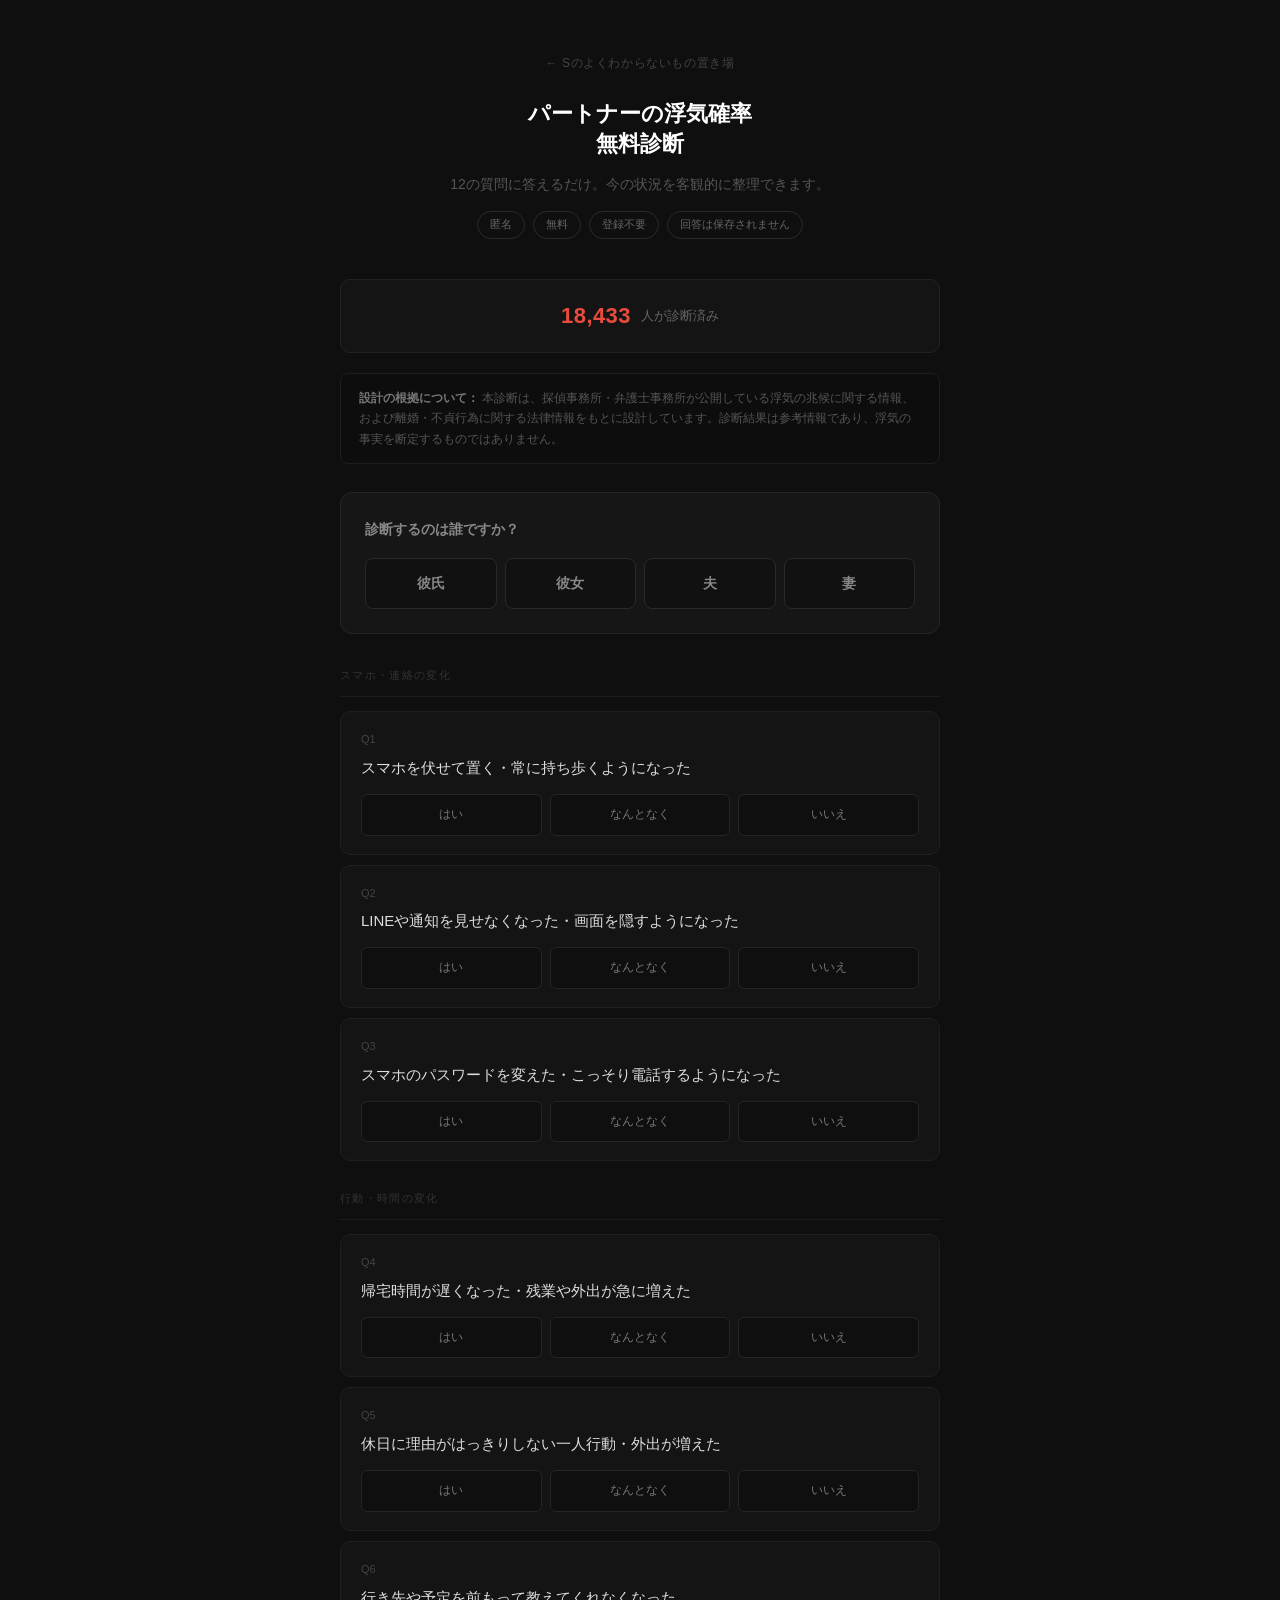
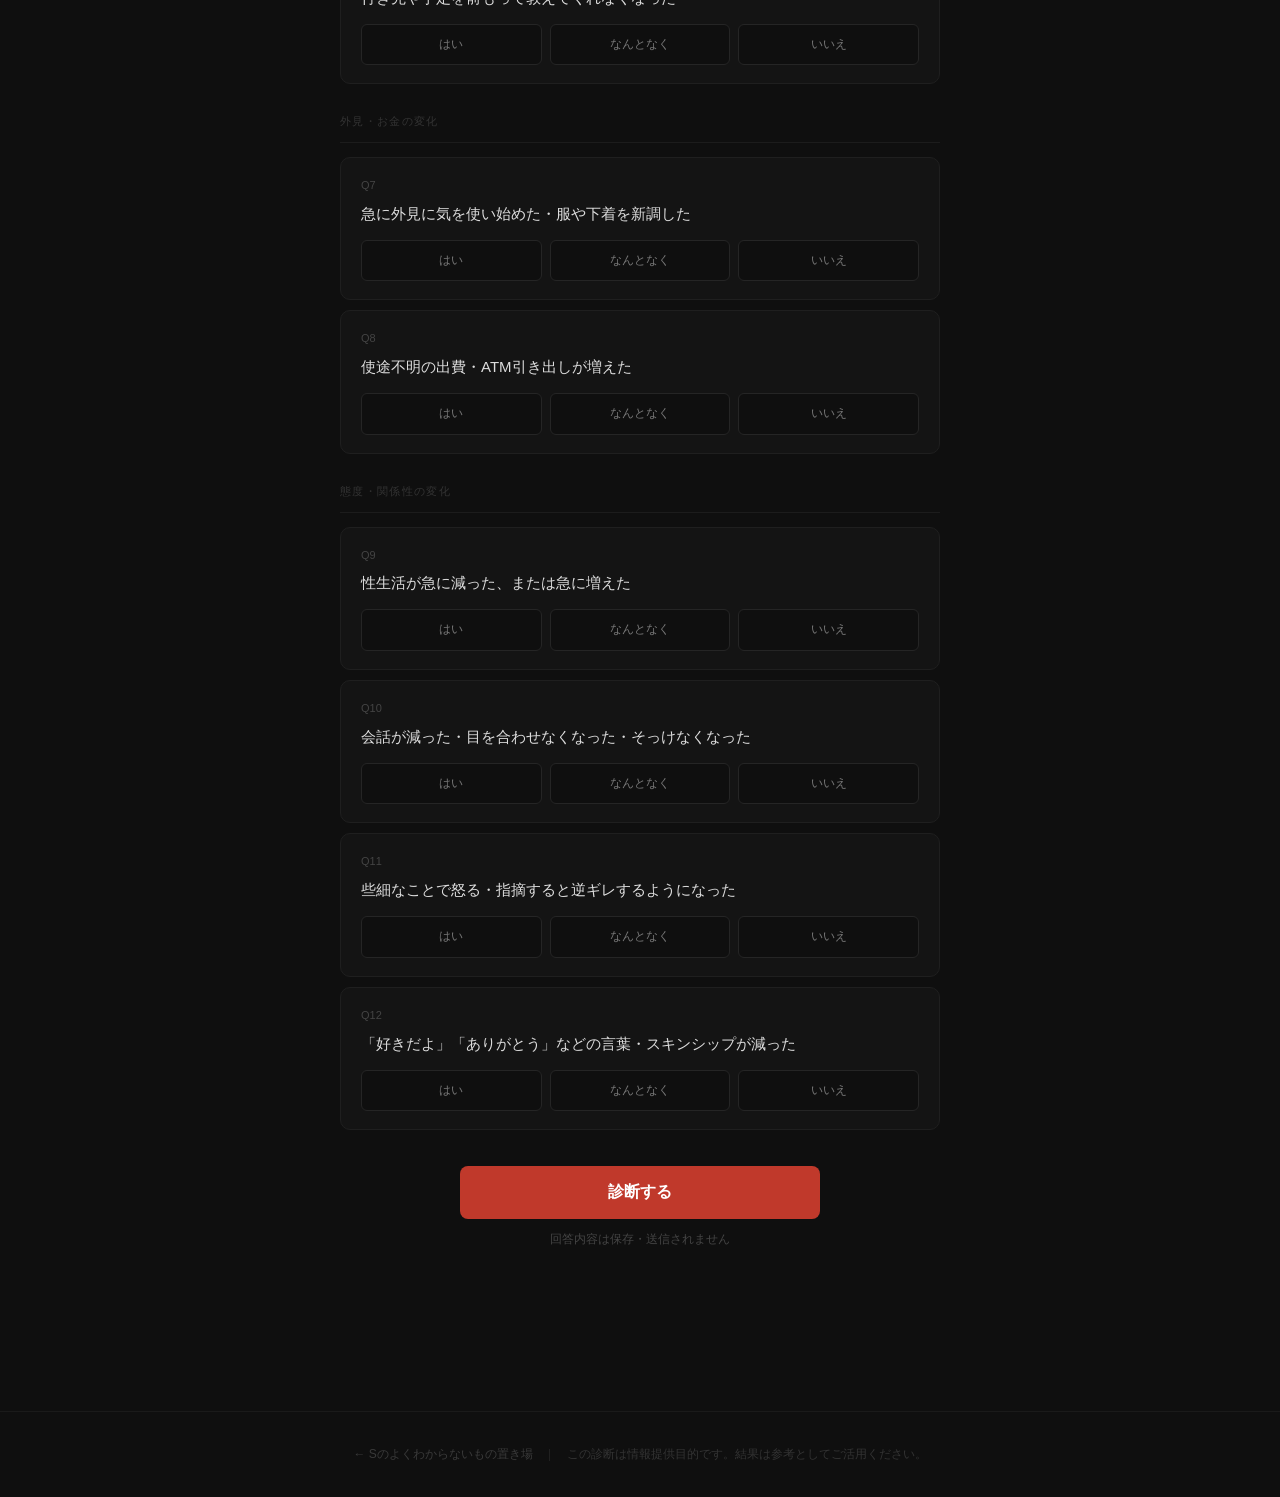
==== commit 8c9a33ed: "add authority signals: counter and basis banner" ====
--- a/furin-check/index.html
+++ b/furin-check/index.html
@@ -67,6 +67,48 @@
       border: 1px solid #2a2a2a;
       border-radius: 20px;
       padding: 3px 12px;
+    }
+
+    /* 累計カウンター */
+    .counter-bar {
+      background: #141414;
+      border: 1px solid #222;
+      border-radius: 10px;
+      padding: 16px 20px;
+      margin-bottom: 20px;
+      display: flex;
+      align-items: center;
+      justify-content: center;
+      gap: 10px;
+    }
+
+    .counter-num {
+      font-size: 22px;
+      font-weight: 700;
+      color: #e74c3c;
+      letter-spacing: 0.02em;
+    }
+
+    .counter-label {
+      font-size: 13px;
+      color: #666;
+    }
+
+    /* 根拠バナー */
+    .basis-bar {
+      background: #0d0d0d;
+      border: 1px solid #1e1e1e;
+      border-radius: 8px;
+      padding: 14px 18px;
+      margin-bottom: 28px;
+      font-size: 12px;
+      color: #555;
+      line-height: 1.7;
+    }
+
+    .basis-bar strong {
+      color: #777;
+      font-weight: 600;
     }
 
     .partner-select {
@@ -370,6 +412,18 @@
       <span class="badge">回答は保存されません</span>
     </div>
   </header>
+
+  <!-- 累計カウンター -->
+  <div class="counter-bar">
+    <span class="counter-num" id="counter-num">0</span>
+    <span class="counter-label">人が診断済み</span>
+  </div>
+
+  <!-- 根拠バナー -->
+  <div class="basis-bar">
+    <strong>設計の根拠について：</strong>
+    本診断は、探偵事務所・弁護士事務所が公開している浮気の兆候に関する情報、および離婚・不貞行為に関する法律情報をもとに設計しています。診断結果は参考情報であり、浮気の事実を断定するものではありません。
+  </div>
 
   <form id="check-form">
 
@@ -574,6 +628,20 @@
 </footer>
 
 <script>
+  // 累計カウンター（ページ読み込みのたびに+1）
+  const BASE_COUNT = 18432;
+  const stored = parseInt(localStorage.getItem('furin_count') || '0');
+  const count = BASE_COUNT + stored + 1;
+  localStorage.setItem('furin_count', stored + 1);
+  const el = document.getElementById('counter-num');
+  // 数字がカウントアップするアニメーション
+  let start = Math.max(0, count - 80);
+  const timer = setInterval(() => {
+    start += 3;
+    el.textContent = start.toLocaleString('ja-JP');
+    if (start >= count) { el.textContent = count.toLocaleString('ja-JP'); clearInterval(timer); }
+  }, 12);
+
   const MAX_RAW = 86;
 
   const levels = [
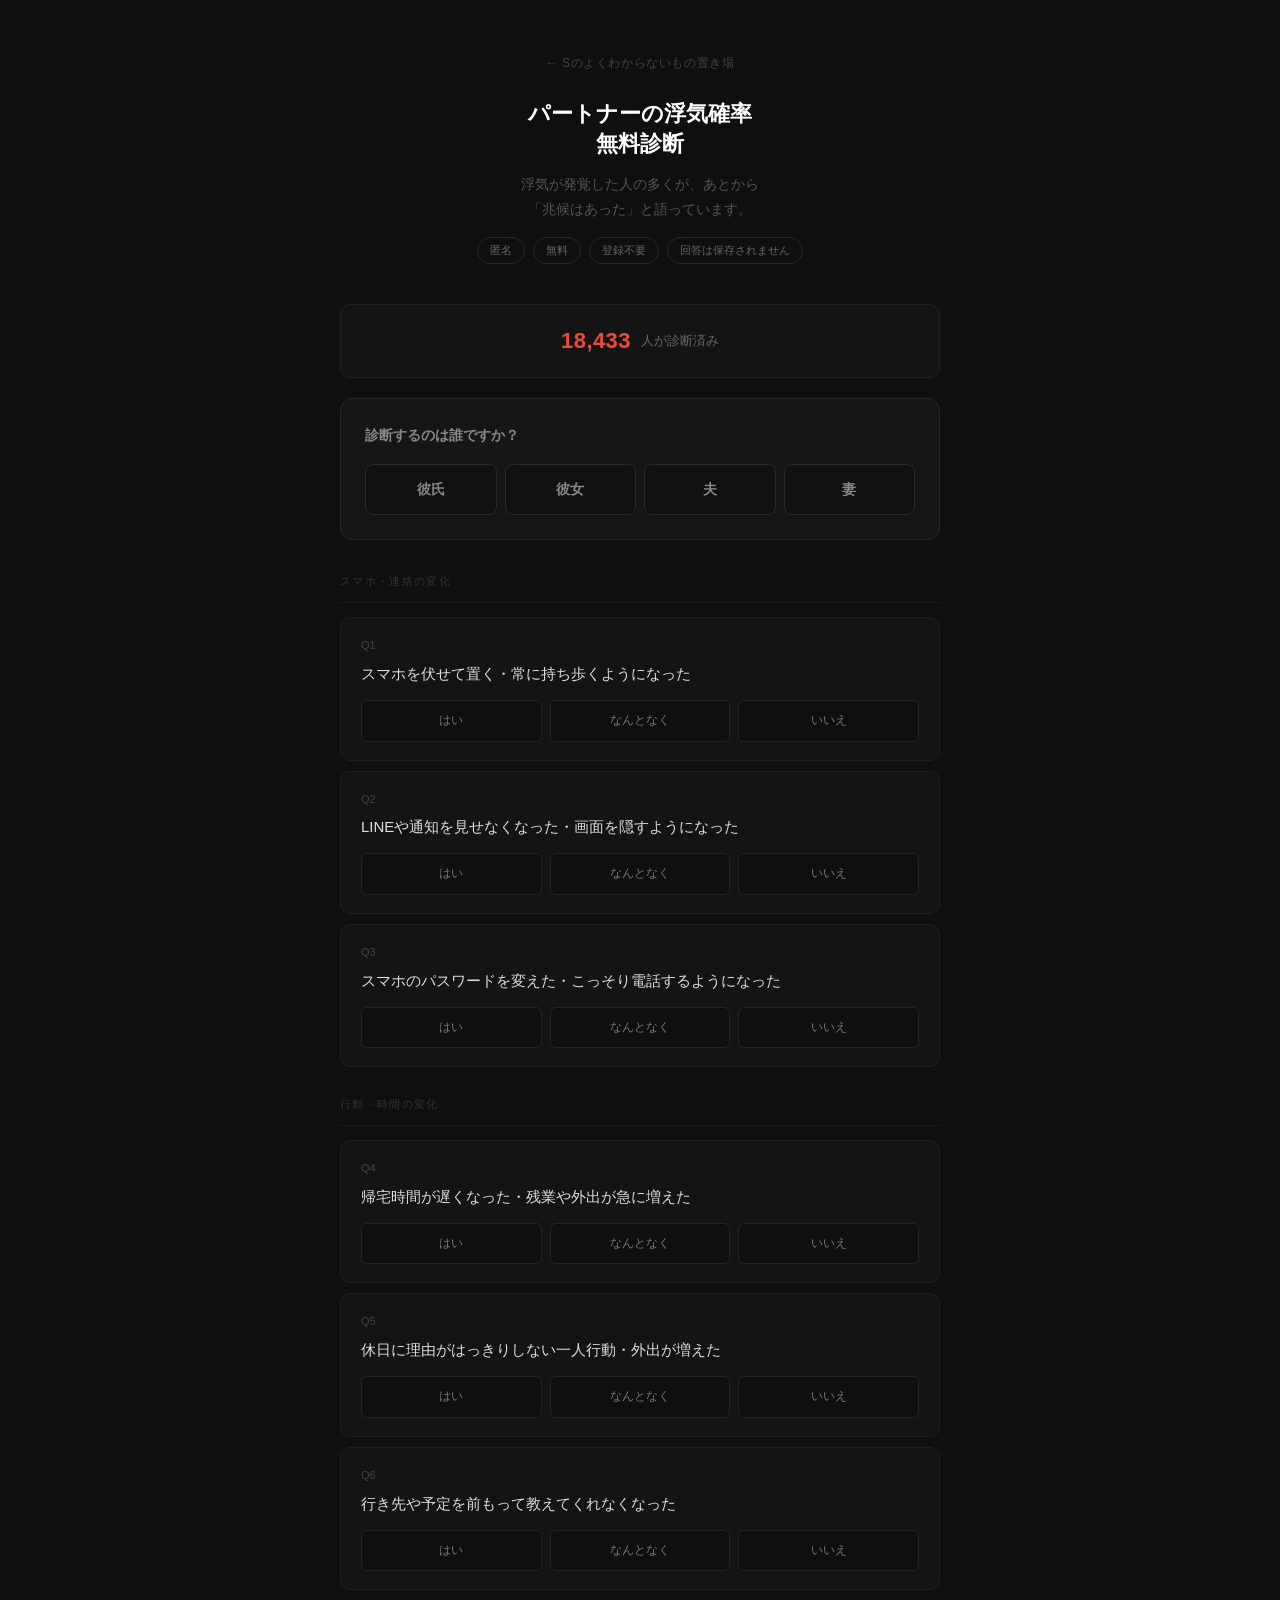
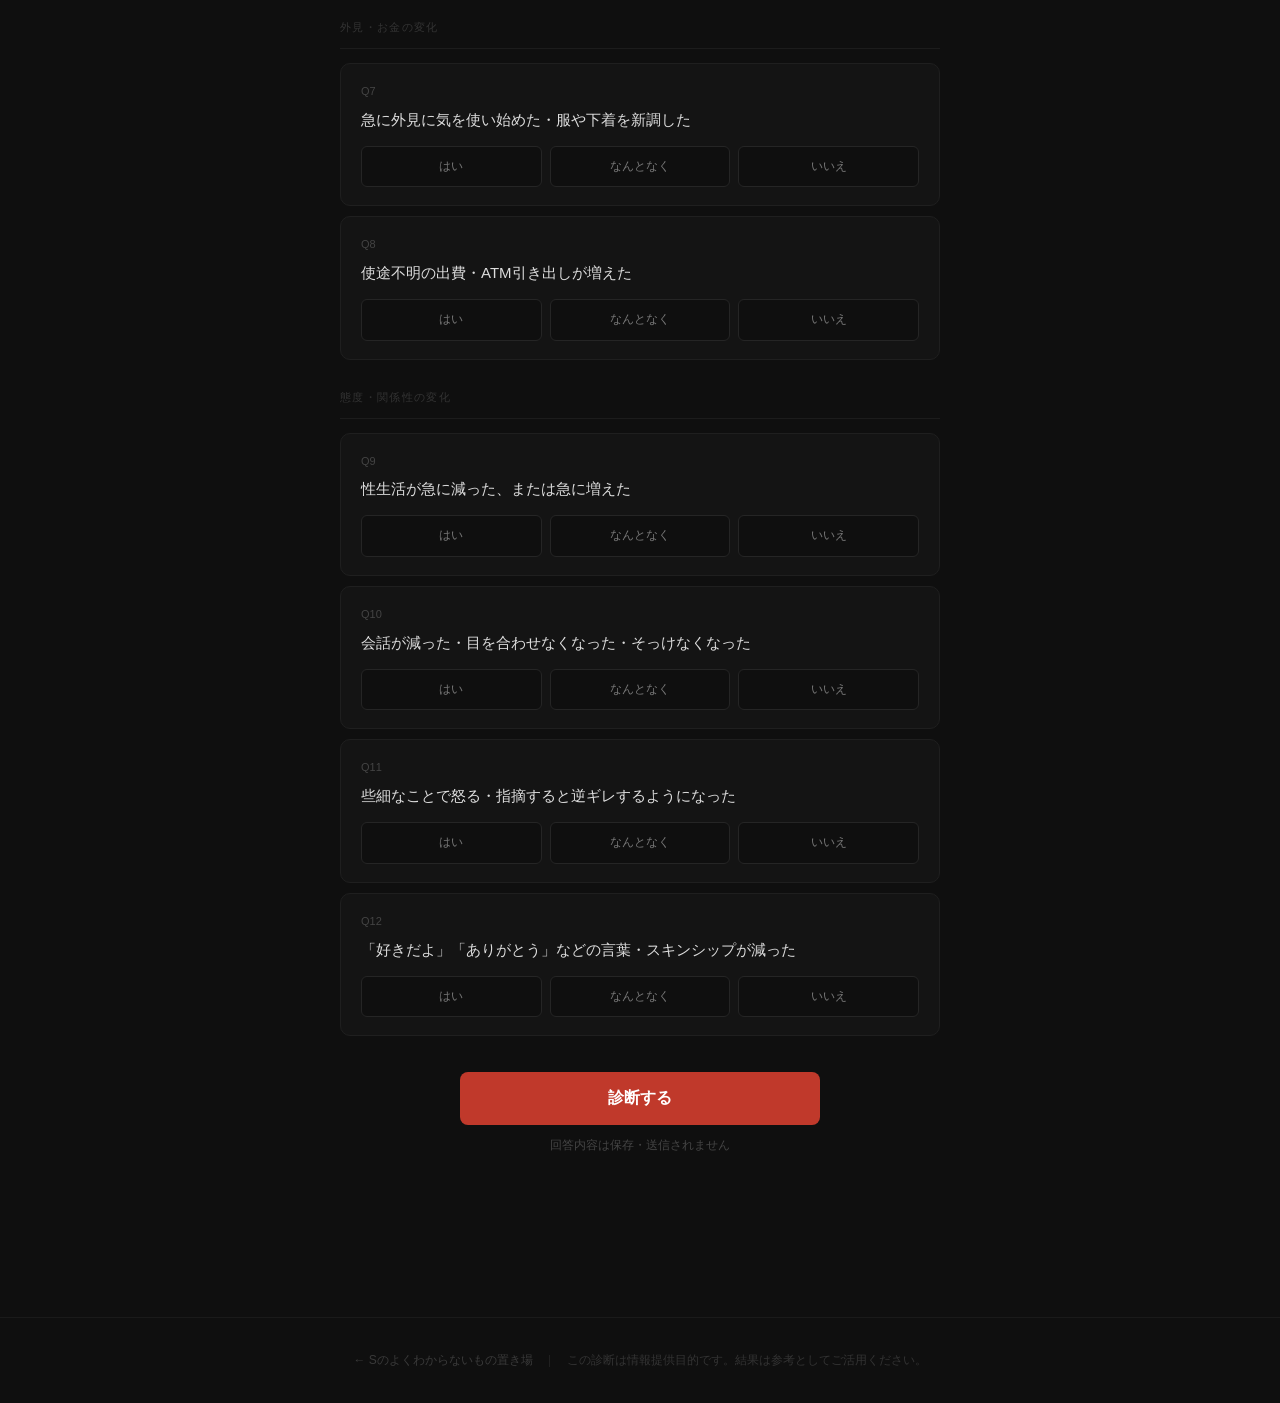
==== commit 81801635: "replace basis banner with impactful one-liner" ====
--- a/furin-check/index.html
+++ b/furin-check/index.html
@@ -94,22 +94,6 @@
       color: #666;
     }
 
-    /* 根拠バナー */
-    .basis-bar {
-      background: #0d0d0d;
-      border: 1px solid #1e1e1e;
-      border-radius: 8px;
-      padding: 14px 18px;
-      margin-bottom: 28px;
-      font-size: 12px;
-      color: #555;
-      line-height: 1.7;
-    }
-
-    .basis-bar strong {
-      color: #777;
-      font-weight: 600;
-    }
 
     .partner-select {
       background: #161616;
@@ -404,7 +388,7 @@
   <header>
     <a class="site-back" href="https://ssankari1284-ux.github.io">← Sのよくわからないもの置き場</a>
     <h1>パートナーの浮気確率<br>無料診断</h1>
-    <p>12の質問に答えるだけ。今の状況を客観的に整理できます。</p>
+    <p>浮気が発覚した人の多くが、あとから<br>「兆候はあった」と語っています。</p>
     <div class="badge-row">
       <span class="badge">匿名</span>
       <span class="badge">無料</span>
@@ -417,12 +401,6 @@
   <div class="counter-bar">
     <span class="counter-num" id="counter-num">0</span>
     <span class="counter-label">人が診断済み</span>
-  </div>
-
-  <!-- 根拠バナー -->
-  <div class="basis-bar">
-    <strong>設計の根拠について：</strong>
-    本診断は、探偵事務所・弁護士事務所が公開している浮気の兆候に関する情報、および離婚・不貞行為に関する法律情報をもとに設計しています。診断結果は参考情報であり、浮気の事実を断定するものではありません。
   </div>
 
   <form id="check-form">
